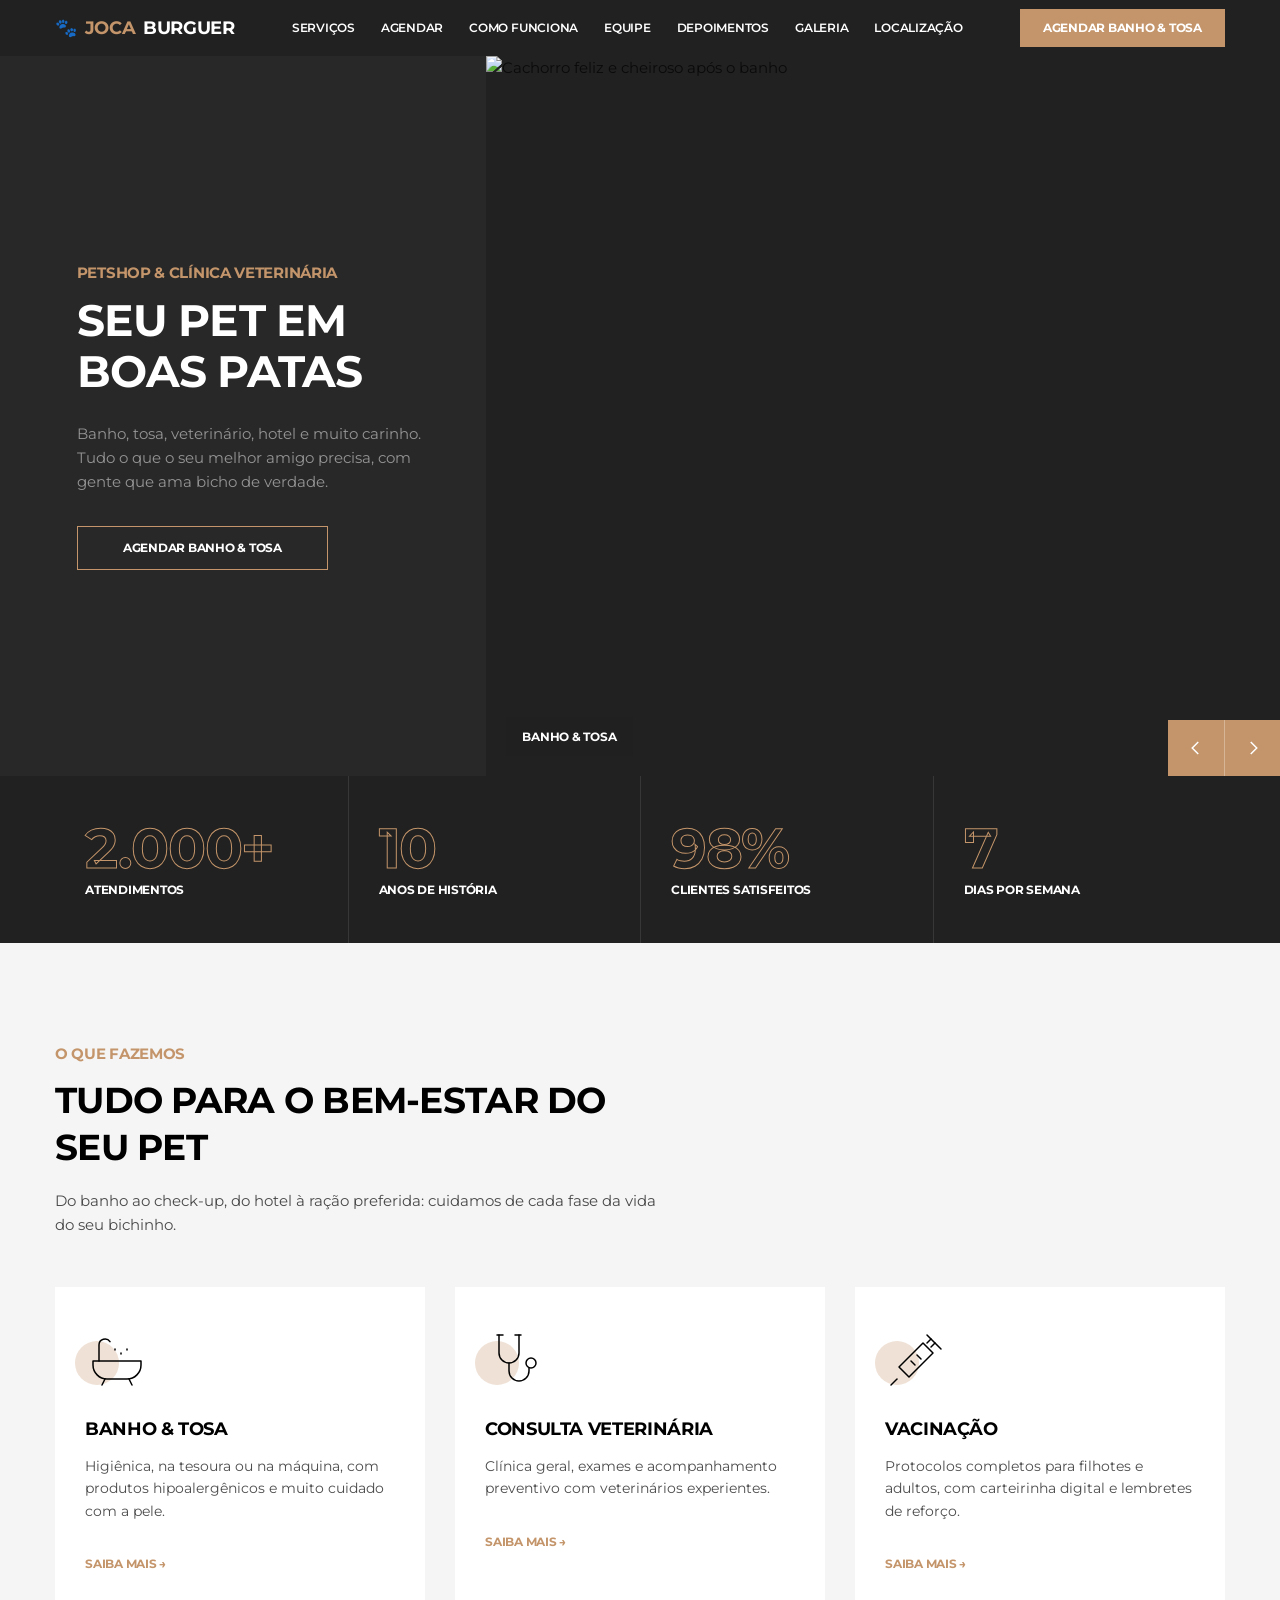
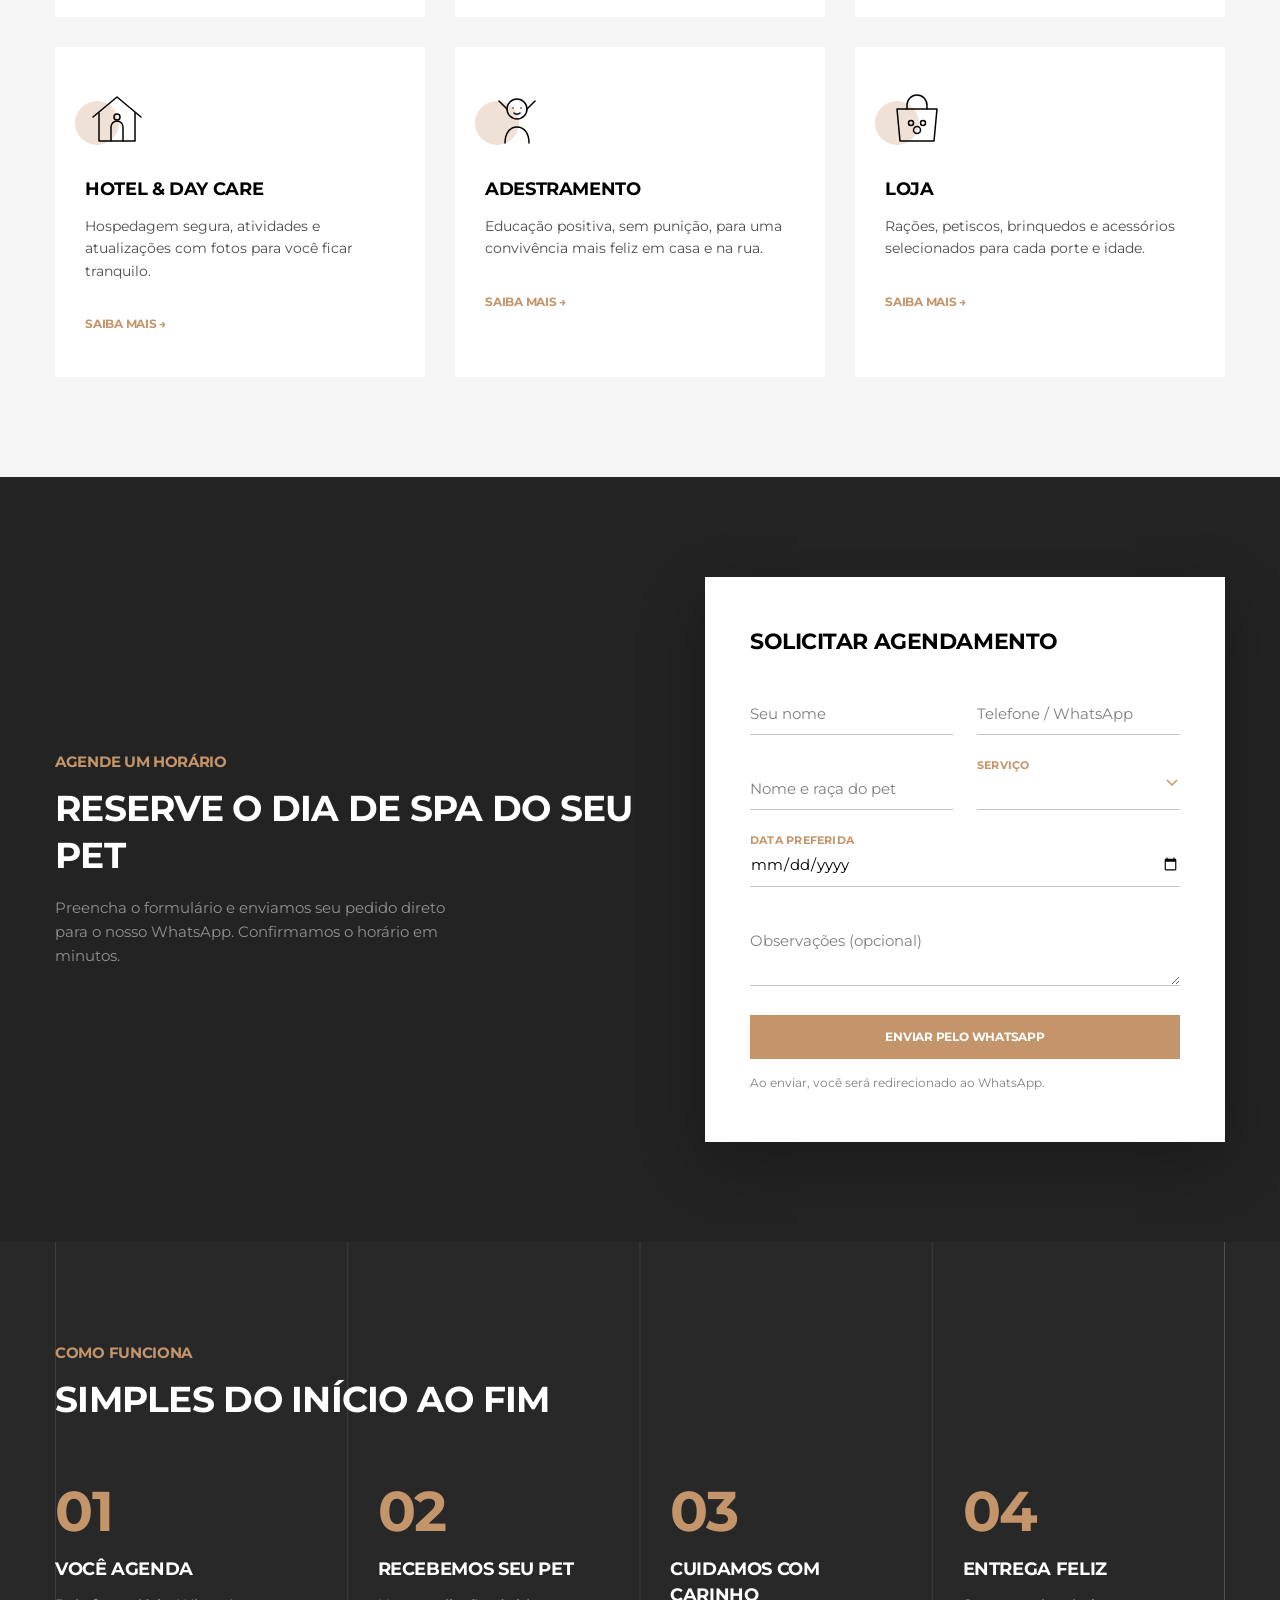
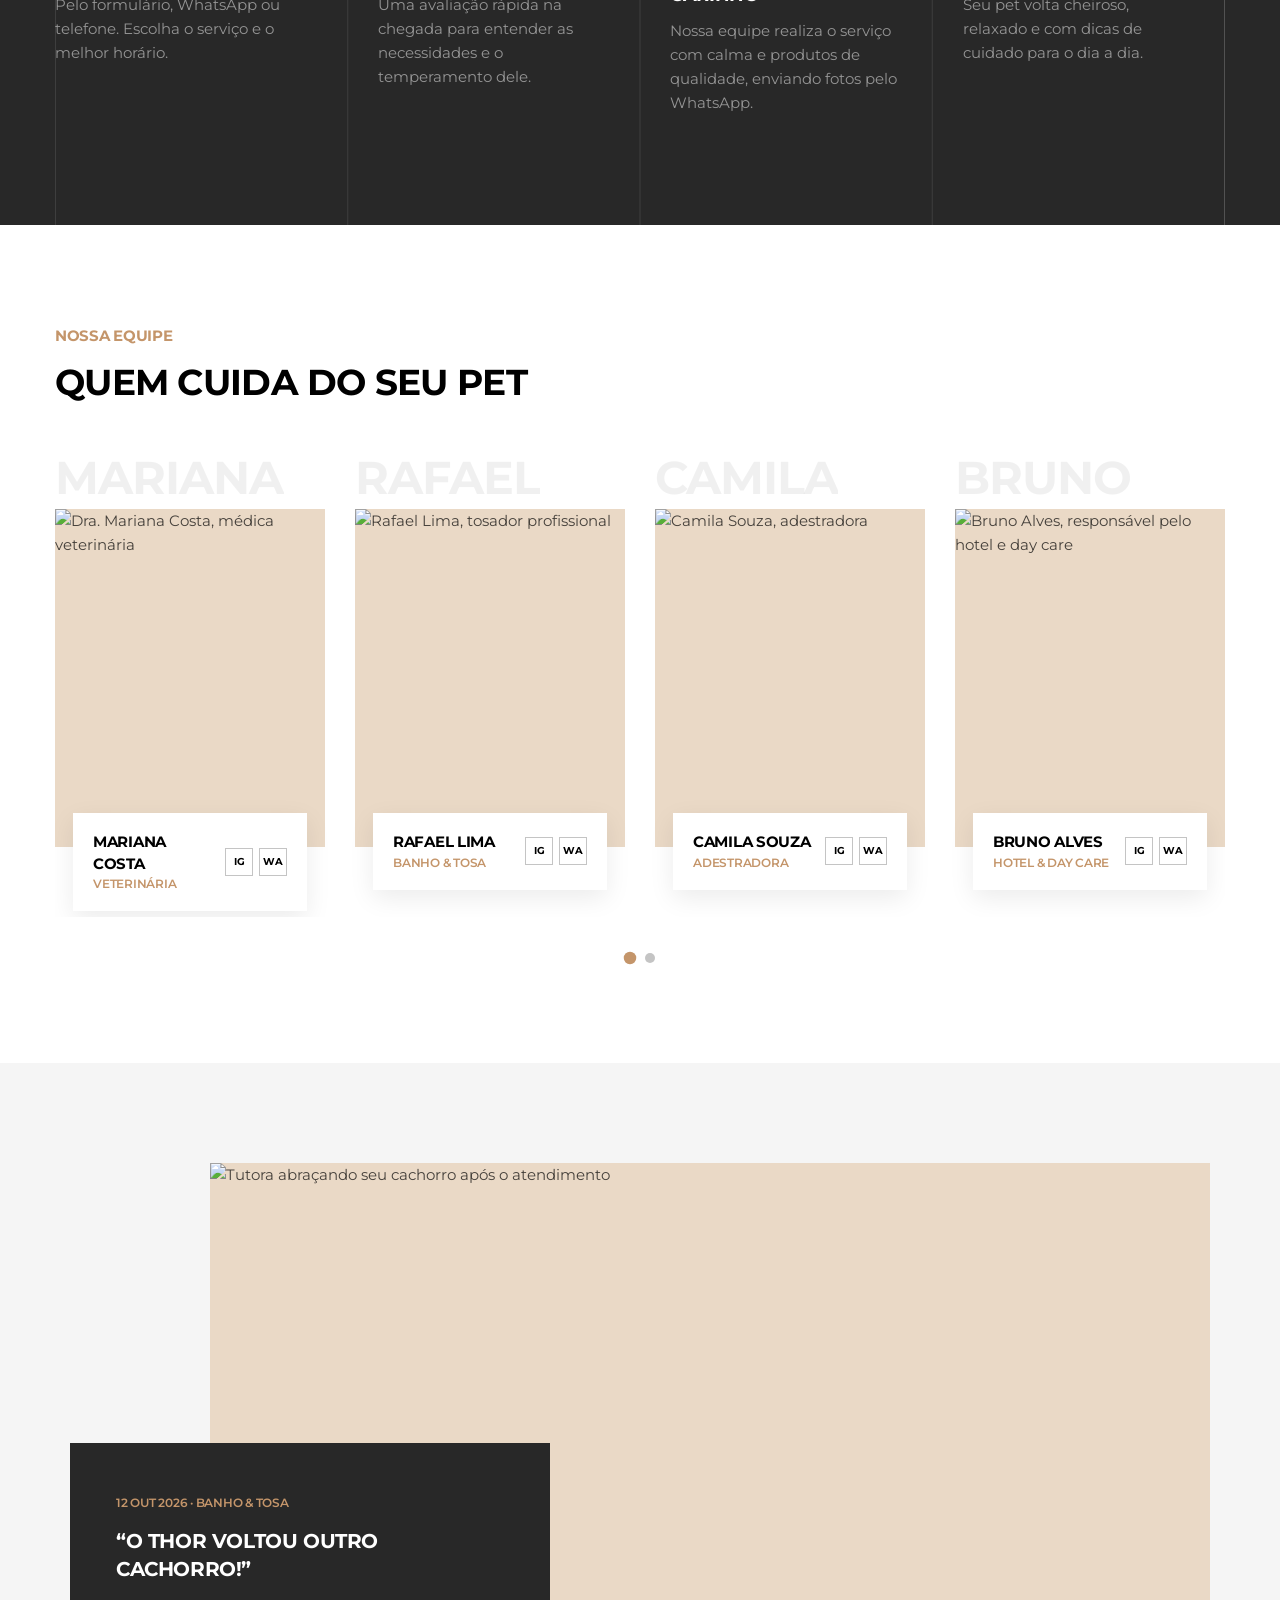
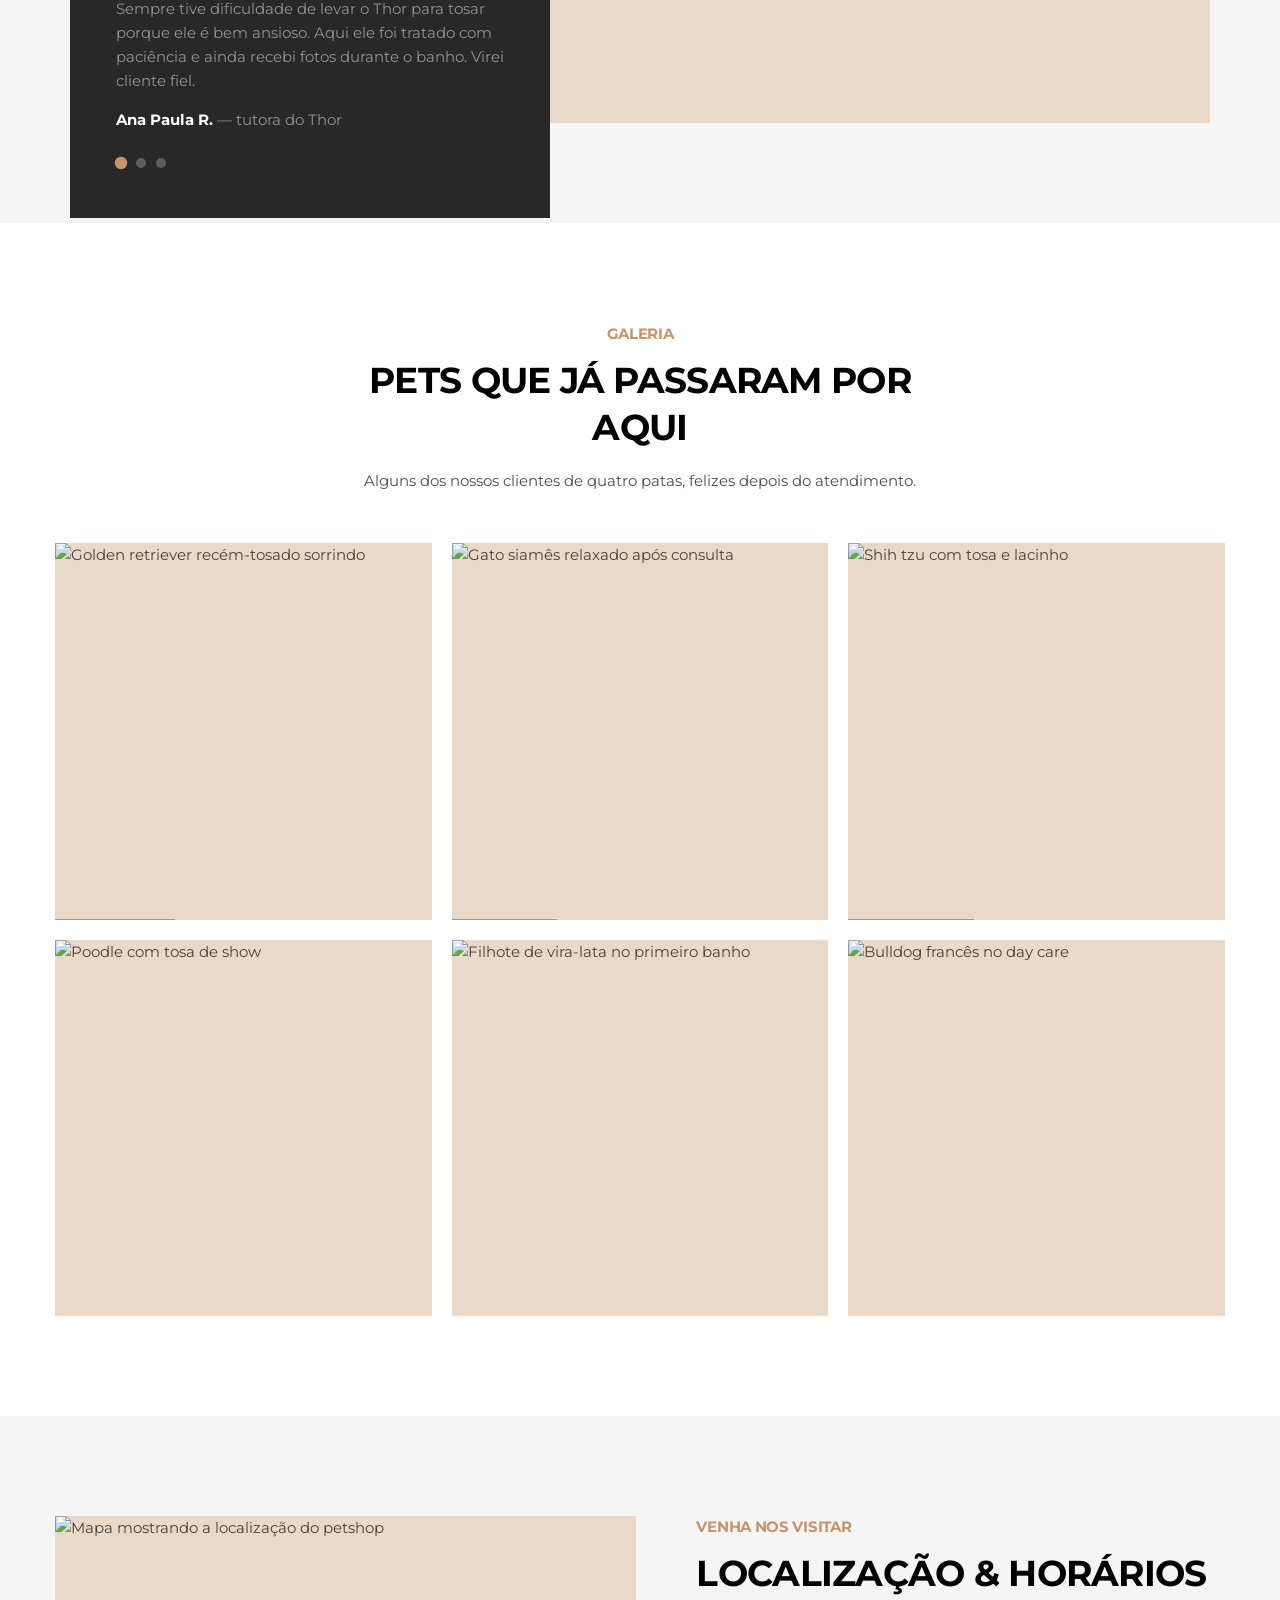
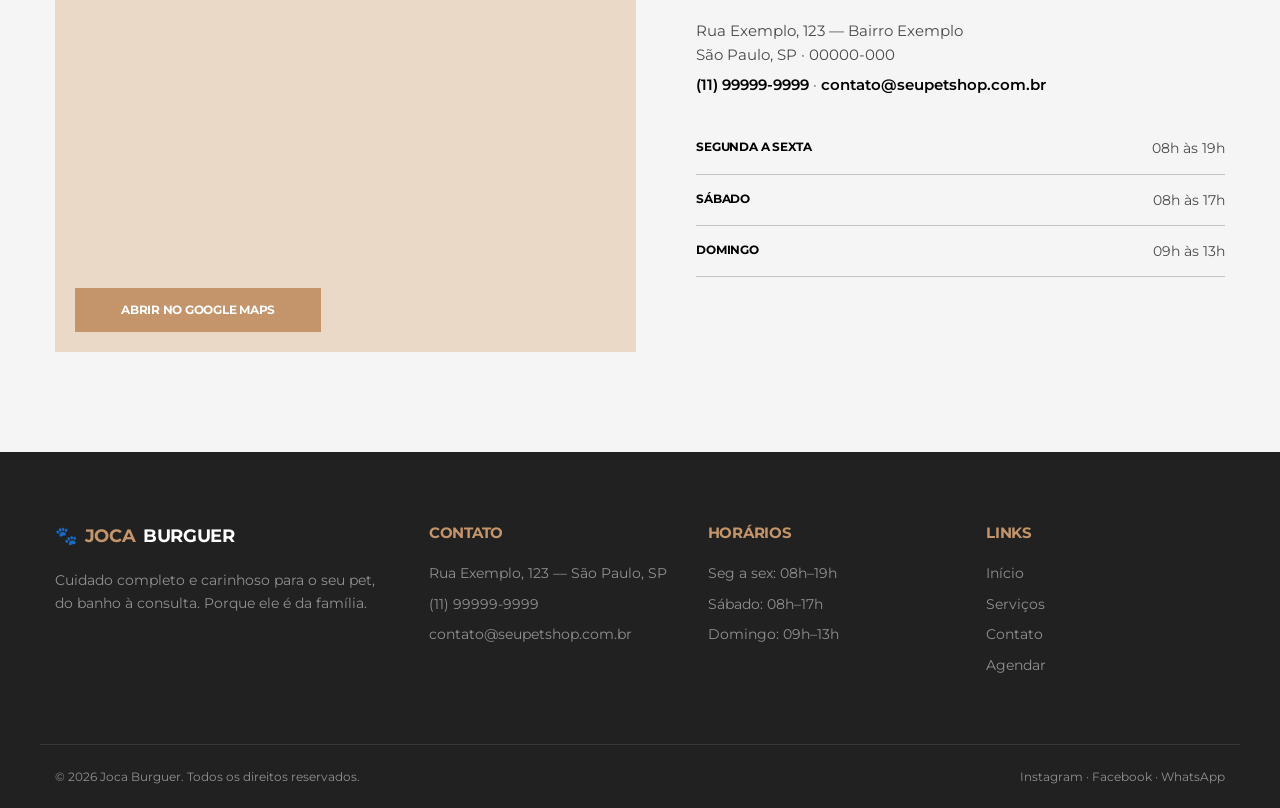
==== index.html @ c2728065 "Site do petshop Joca Burguer (home, serviços e contato) Co-Authored-By: Claude Sonnet 5.5 <noreply@a" ====
<!doctype html>
<html lang="pt-BR">
<head>
<meta charset="utf-8">
<meta name="viewport" content="width=device-width, initial-scale=1">
<title>Joca Burguer — Banho & Tosa, Veterinário e Hotel para Pets</title>
<meta name="description" content="Banho & tosa, consulta veterinária, vacinação, hotel, day care, adestramento e loja. Cuidado completo e carinhoso para o seu pet. Agende pelo WhatsApp.">
<meta name="theme-color" content="#212121">
<link rel="canonical" href="https://www.seupetshop.com.br/">
<meta property="og:type" content="website">
<meta property="og:title" content="Joca Burguer — Cuidado de verdade para o seu pet">
<meta property="og:description" content="Banho & tosa, veterinário, vacinação, hotel e loja num só lugar. Agende pelo WhatsApp.">
<meta property="og:image" content="https://placehold.co/1200x630/282828/C4956A?text=Seu+Petshop">
<meta property="og:url" content="https://www.seupetshop.com.br/">
<meta property="og:locale" content="pt_BR">
<link rel="preconnect" href="https://fonts.googleapis.com">
<link rel="preconnect" href="https://fonts.gstatic.com" crossorigin>
<link rel="stylesheet" href="css/style.css">
<script>document.documentElement.classList.add('js')</script>
<script type="application/ld+json">
{
  "@context": "https://schema.org",
  "@type": "PetStore",
  "name": "Joca Burguer",
  "image": "https://placehold.co/1200x630/282828/C4956A?text=Seu+Petshop",
  "url": "https://www.seupetshop.com.br/",
  "telephone": "+55-11-99999-9999",
  "address": {
    "@type": "PostalAddress",
    "streetAddress": "Rua Exemplo, 123",
    "addressLocality": "São Paulo",
    "addressRegion": "SP",
    "postalCode": "00000-000",
    "addressCountry": "BR"
  },
  "openingHoursSpecification": [
    { "@type": "OpeningHoursSpecification", "dayOfWeek": ["Monday","Tuesday","Wednesday","Thursday","Friday"], "opens": "08:00", "closes": "19:00" },
    { "@type": "OpeningHoursSpecification", "dayOfWeek": "Saturday", "opens": "08:00", "closes": "17:00" },
    { "@type": "OpeningHoursSpecification", "dayOfWeek": "Sunday", "opens": "09:00", "closes": "13:00" }
  ],
  "priceRange": "$$"
}
</script>
</head>
<body id="topo">

<!-- Ícones (sprite) -->
<svg width="0" height="0" style="position:absolute" aria-hidden="true">
  <symbol id="i-bath" viewBox="0 0 64 64"><path d="M8 34h48v4a14 14 0 0 1-14 14H22A14 14 0 0 1 8 38z"/><path d="M14 34V18a6 6 0 0 1 11-3.3"/><path d="M20 52l-3 6M44 52l3 6"/><path d="M30 22v1M36 26v1M42 22v1"/></symbol>
  <symbol id="i-vet" viewBox="0 0 64 64"><path d="M14 8v18a10 10 0 0 0 20 0V8"/><path d="M12 8h6M30 8h6"/><path d="M24 36v8a10 10 0 0 0 20 0v-3"/><circle cx="46" cy="36" r="5"/></symbol>
  <symbol id="i-vax" viewBox="0 0 64 64"><path d="M42 8l14 14"/><path d="M46 12l-4 4M50 16l-4 4"/><path d="M38 16l10 10-24 24-10-10z"/><path d="M12 52l-6 6"/><path d="M26 34l4 4M32 28l4 4"/></symbol>
  <symbol id="i-hotel" viewBox="0 0 64 64"><path d="M8 30L32 10l24 20"/><path d="M14 26v28h36V26"/><path d="M26 54V40a6 6 0 0 1 12 0v14"/><circle cx="32" cy="30" r="3"/></symbol>
  <symbol id="i-train" viewBox="0 0 64 64"><circle cx="32" cy="22" r="10"/><path d="M22 22l-8-8M42 22l8-8"/><path d="M20 56c0-10 5-16 12-16s12 6 12 16"/><path d="M28 21h.01M36 21h.01"/><path d="M29 26c1.5 1.5 4.5 1.5 6 0"/></symbol>
  <symbol id="i-shop" viewBox="0 0 64 64"><path d="M12 22h40l-3 32H15z"/><path d="M22 22v-4a10 10 0 0 1 20 0v4"/><circle cx="26" cy="36" r="2.5"/><circle cx="38" cy="36" r="2.5"/><circle cx="32" cy="43" r="3.5"/></symbol>
  <symbol id="i-prev" viewBox="0 0 24 24"><path d="M15 4l-8 8 8 8" fill="none" stroke="currentColor" stroke-width="2"/></symbol>
  <symbol id="i-next" viewBox="0 0 24 24"><path d="M9 4l8 8-8 8" fill="none" stroke="currentColor" stroke-width="2"/></symbol>
  <symbol id="i-up" viewBox="0 0 24 24"><path d="M4 15l8-8 8 8" fill="none" stroke="currentColor" stroke-width="2"/></symbol>
</svg>

<a class="visually-hidden" href="#conteudo">Pular para o conteúdo</a>

<!-- ============ HEADER ============ -->
<header class="header">
  <div class="container header__in">
    <a class="logo" href="#topo" aria-label="Joca Burguer — início">🐾 <span>JOCA</span> BURGUER</a>
    <nav class="nav" aria-label="Principal">
      <a href="#servicos">Serviços</a>
      <a href="#agendar">Agendar</a>
      <a href="#como-funciona">Como funciona</a>
      <a href="#equipe">Equipe</a>
      <a href="#depoimentos">Depoimentos</a>
      <a href="#galeria">Galeria</a>
      <a href="#localizacao">Localização</a>
    </nav>
    <a class="btn btn--solid btn--sm header__cta" href="https://wa.me/5511999999999?text=Ol%C3%A1!%20Quero%20agendar%20banho%20e%20tosa." target="_blank" rel="noopener">Agendar banho &amp; tosa</a>
    <button class="burger" aria-label="Abrir menu" aria-expanded="false" aria-controls="offcanvas"><span></span><span></span><span></span></button>
  </div>
</header>
<div class="offcanvas" id="offcanvas">
  <a href="#servicos">Serviços</a>
  <a href="#agendar">Agendar</a>
  <a href="#como-funciona">Como funciona</a>
  <a href="#equipe">Equipe</a>
  <a href="#depoimentos">Depoimentos</a>
  <a href="#galeria">Galeria</a>
  <a href="#localizacao">Localização</a>
  <a class="btn btn--solid" href="https://wa.me/5511999999999?text=Ol%C3%A1!%20Quero%20agendar%20banho%20e%20tosa." target="_blank" rel="noopener">Agendar banho &amp; tosa</a>
</div>

<main id="conteudo">

<!-- ============ HERO ============ -->
<section class="hero" id="inicio" aria-label="Apresentação">
  <div class="hero__panel on-dark">
    <h6>Petshop &amp; Clínica Veterinária</h6>
    <h1>Seu pet em<br>boas patas</h1>
    <p>Banho, tosa, veterinário, hotel e muito carinho. Tudo o que o seu melhor amigo precisa, com gente que ama bicho de verdade.</p>
    <a class="btn btn--outline" href="https://wa.me/5511999999999?text=Ol%C3%A1!%20Quero%20agendar%20banho%20e%20tosa." target="_blank" rel="noopener">Agendar banho &amp; tosa</a>
  </div>
  <div class="hero__media" data-slider data-autoplay="6000" role="region" aria-roledescription="carrossel" aria-label="Fotos do petshop">
    <div class="slide is-active"><img data-parallax src="https://placehold.co/1100x800/D9B99B/3b2a1c?text=Cachorro+feliz+no+banho" width="1100" height="800" alt="Cachorro feliz e cheiroso após o banho"><span class="slide__cap">Banho &amp; Tosa</span></div>
    <div class="slide"><img data-parallax src="https://placehold.co/1100x800/C9D4C5/2b3a2a?text=Gato+na+consulta" width="1100" height="800" alt="Gato sendo examinado com carinho pela veterinária" loading="lazy"><span class="slide__cap">Consulta Veterinária</span></div>
    <div class="slide"><img data-parallax src="https://placehold.co/1100x800/E5CDB5/4a3320?text=Pets+no+Day+Care" width="1100" height="800" alt="Cães brincando juntos no day care" loading="lazy"><span class="slide__cap">Hotel &amp; Day Care</span></div>
    <div class="arrows">
      <button class="arrow" data-prev aria-label="Slide anterior"><svg><use href="#i-prev"/></svg></button>
      <button class="arrow" data-next aria-label="Próximo slide"><svg><use href="#i-next"/></svg></button>
    </div>
  </div>
</section>

<!-- ============ DESTAQUES ============ -->
<section class="stats" aria-label="Números do petshop">
  <div class="container stats__grid">
    <div class="stat"><strong>2.000+</strong><span>Atendimentos</span></div>
    <div class="stat"><strong>10</strong><span>Anos de história</span></div>
    <div class="stat"><strong>98%</strong><span>Clientes satisfeitos</span></div>
    <div class="stat"><strong>7</strong><span>Dias por semana</span></div>
  </div>
</section>

<!-- ============ SERVIÇOS ============ -->
<section class="section section--gray" id="servicos">
  <div class="container">
    <div class="sec-head reveal">
      <h6>O que fazemos</h6>
      <h2>Tudo para o bem-estar do seu pet</h2>
      <p>Do banho ao check-up, do hotel à ração preferida: cuidamos de cada fase da vida do seu bichinho.</p>
    </div>
    <div class="cards">
      <article class="card reveal"><div class="icon"><svg aria-hidden="true"><use href="#i-bath"/></svg></div><h5>Banho &amp; Tosa</h5><p>Higiênica, na tesoura ou na máquina, com produtos hipoalergênicos e muito cuidado com a pele.</p><a class="card__link" href="servicos.html#banho-tosa">Saiba mais →</a></article>
      <article class="card reveal" data-delay="1"><div class="icon"><svg aria-hidden="true"><use href="#i-vet"/></svg></div><h5>Consulta Veterinária</h5><p>Clínica geral, exames e acompanhamento preventivo com veterinários experientes.</p><a class="card__link" href="servicos.html#veterinario">Saiba mais →</a></article>
      <article class="card reveal" data-delay="2"><div class="icon"><svg aria-hidden="true"><use href="#i-vax"/></svg></div><h5>Vacinação</h5><p>Protocolos completos para filhotes e adultos, com carteirinha digital e lembretes de reforço.</p><a class="card__link" href="servicos.html#vacinacao">Saiba mais →</a></article>
      <article class="card reveal"><div class="icon"><svg aria-hidden="true"><use href="#i-hotel"/></svg></div><h5>Hotel &amp; Day Care</h5><p>Hospedagem segura, atividades e atualizações com fotos para você ficar tranquilo.</p><a class="card__link" href="servicos.html#hotel">Saiba mais →</a></article>
      <article class="card reveal" data-delay="1"><div class="icon"><svg aria-hidden="true"><use href="#i-train"/></svg></div><h5>Adestramento</h5><p>Educação positiva, sem punição, para uma convivência mais feliz em casa e na rua.</p><a class="card__link" href="servicos.html#adestramento">Saiba mais →</a></article>
      <article class="card reveal" data-delay="2"><div class="icon"><svg aria-hidden="true"><use href="#i-shop"/></svg></div><h5>Loja</h5><p>Rações, petiscos, brinquedos e acessórios selecionados para cada porte e idade.</p><a class="card__link" href="servicos.html#loja">Saiba mais →</a></article>
    </div>
  </div>
</section>

<!-- ============ AGENDAR ============ -->
<section class="booking" id="agendar" style="background-image:url('https://placehold.co/1600x900/4a3a2c/4a3a2c')">
  <div class="container booking__in">
    <div class="booking__text on-dark reveal">
      <h6>Agende um horário</h6>
      <h2>Reserve o dia de spa do seu pet</h2>
      <p>Preencha o formulário e enviamos seu pedido direto para o nosso WhatsApp. Confirmamos o horário em minutos.</p>
    </div>
    <div class="form-card reveal" data-delay="1">
      <h3>Solicitar agendamento</h3>
      <form data-whatsapp="5511999999999" novalidate>
        <div class="form-row">
          <div class="field"><input id="nome" name="nome" type="text" placeholder=" " autocomplete="name" required><label for="nome">Seu nome</label><span class="field__err">Informe seu nome.</span></div>
          <div class="field"><input id="tel" name="tel" type="tel" placeholder=" " autocomplete="tel" required><label for="tel">Telefone / WhatsApp</label><span class="field__err">Informe um telefone válido.</span></div>
        </div>
        <div class="form-row">
          <div class="field"><input id="pet" name="pet" type="text" placeholder=" " required><label for="pet">Nome e raça do pet</label><span class="field__err">Conte-nos sobre seu pet.</span></div>
          <div class="field"><select id="servico" name="servico" required><option value="" disabled selected hidden></option><option>Banho &amp; Tosa</option><option>Consulta Veterinária</option><option>Vacinação</option><option>Hotel / Day Care</option><option>Adestramento</option><option>Loja</option></select><label for="servico">Serviço</label><span class="field__err">Escolha um serviço.</span></div>
        </div>
        <div class="field"><input id="data" name="data" type="date" required><label for="data">Data preferida</label><span class="field__err">Escolha uma data.</span></div>
        <div class="field"><textarea id="msg" name="msg" rows="2" placeholder=" "></textarea><label for="msg">Observações (opcional)</label></div>
        <button class="btn btn--solid" type="submit">Enviar pelo WhatsApp</button>
        <p class="form-ok" role="status" aria-live="polite">Pronto! Abrimos o WhatsApp com seu pedido. Se não abriu, verifique o bloqueador de pop-ups.</p>
        <p class="form-note">Ao enviar, você será redirecionado ao WhatsApp.</p>
      </form>
    </div>
  </div>
</section>

<!-- ============ COMO FUNCIONA ============ -->
<section class="section section--dark hairlines on-dark" id="como-funciona">
  <div class="container">
    <div class="sec-head reveal">
      <h6>Como funciona</h6>
      <h2>Simples do início ao fim</h2>
    </div>
    <div class="steps">
      <div class="step reveal"><span class="step__n">01</span><h5>Você agenda</h5><p>Pelo formulário, WhatsApp ou telefone. Escolha o serviço e o melhor horário.</p></div>
      <div class="step reveal" data-delay="1"><span class="step__n">02</span><h5>Recebemos seu pet</h5><p>Uma avaliação rápida na chegada para entender as necessidades e o temperamento dele.</p></div>
      <div class="step reveal" data-delay="2"><span class="step__n">03</span><h5>Cuidamos com carinho</h5><p>Nossa equipe realiza o serviço com calma e produtos de qualidade, enviando fotos pelo WhatsApp.</p></div>
      <div class="step reveal" data-delay="3"><span class="step__n">04</span><h5>Entrega feliz</h5><p>Seu pet volta cheiroso, relaxado e com dicas de cuidado para o dia a dia.</p></div>
    </div>
  </div>
</section>

<!-- ============ EQUIPE ============ -->
<section class="section" id="equipe">
  <div class="container">
    <div class="sec-head reveal">
      <h6>Nossa equipe</h6>
      <h2>Quem cuida do seu pet</h2>
    </div>
    <div class="track" data-track tabindex="0" aria-label="Equipe (deslize para ver mais)">
      <article class="member"><span class="member__ghost" aria-hidden="true">Mariana</span><div class="member__photo"><img src="https://placehold.co/480x600/EAD9C6/6b4a2f?text=Mariana" width="480" height="600" alt="Dra. Mariana Costa, médica veterinária" loading="lazy"></div><div class="member__bar"><div><h5>Mariana Costa</h5><small>Veterinária</small></div><div class="social"><a href="#" aria-label="Instagram de Mariana">IG</a><a href="#" aria-label="WhatsApp de Mariana">WA</a></div></div></article>
      <article class="member"><span class="member__ghost" aria-hidden="true">Rafael</span><div class="member__photo"><img src="https://placehold.co/480x600/D6E0D2/3b4a38?text=Rafael" width="480" height="600" alt="Rafael Lima, tosador profissional" loading="lazy"></div><div class="member__bar"><div><h5>Rafael Lima</h5><small>Banho &amp; Tosa</small></div><div class="social"><a href="#" aria-label="Instagram de Rafael">IG</a><a href="#" aria-label="WhatsApp de Rafael">WA</a></div></div></article>
      <article class="member"><span class="member__ghost" aria-hidden="true">Camila</span><div class="member__photo"><img src="https://placehold.co/480x600/F0DDD0/6b3f2a?text=Camila" width="480" height="600" alt="Camila Souza, adestradora" loading="lazy"></div><div class="member__bar"><div><h5>Camila Souza</h5><small>Adestradora</small></div><div class="social"><a href="#" aria-label="Instagram de Camila">IG</a><a href="#" aria-label="WhatsApp de Camila">WA</a></div></div></article>
      <article class="member"><span class="member__ghost" aria-hidden="true">Bruno</span><div class="member__photo"><img src="https://placehold.co/480x600/DCD6E6/4a3f5c?text=Bruno" width="480" height="600" alt="Bruno Alves, responsável pelo hotel e day care" loading="lazy"></div><div class="member__bar"><div><h5>Bruno Alves</h5><small>Hotel &amp; Day Care</small></div><div class="social"><a href="#" aria-label="Instagram de Bruno">IG</a><a href="#" aria-label="WhatsApp de Bruno">WA</a></div></div></article>
      <article class="member"><span class="member__ghost" aria-hidden="true">Julia</span><div class="member__photo"><img src="https://placehold.co/480x600/E8D5C0/5c4630?text=Julia" width="480" height="600" alt="Julia Ramos, atendimento e loja" loading="lazy"></div><div class="member__bar"><div><h5>Julia Ramos</h5><small>Atendimento</small></div><div class="social"><a href="#" aria-label="Instagram de Julia">IG</a><a href="#" aria-label="WhatsApp de Julia">WA</a></div></div></article>
    </div>
    <div class="dots" data-dots role="group" aria-label="Navegação da equipe"></div>
  </div>
</section>

<!-- ============ DEPOIMENTOS ============ -->
<section class="testi section--gray" id="depoimentos" style="background:var(--c-gray-100);padding-top:var(--section-py)">
  <div class="testi__wrap" data-quotes>
    <div class="testi__img"><img src="https://placehold.co/1100x700/E5CDB5/4a3320?text=Tutor+e+cachorro+felizes" width="1100" height="700" alt="Tutora abraçando seu cachorro após o atendimento" loading="lazy"></div>
    <div class="testi__card reveal" role="region" aria-roledescription="carrossel" aria-label="Depoimentos de clientes">
      <div class="quote is-active"><div class="testi__meta">12 Out 2026 · Banho &amp; Tosa</div><h4>“O Thor voltou outro cachorro!”</h4><p>Sempre tive dificuldade de levar o Thor para tosar porque ele é bem ansioso. Aqui ele foi tratado com paciência e ainda recebi fotos durante o banho. Virei cliente fiel.</p><p><strong style="color:#fff">Ana Paula R.</strong> — tutora do Thor</p></div>
      <div class="quote"><div class="testi__meta">28 Set 2026 · Veterinário</div><h4>“Atendimento que acalma”</h4><p>A Dra. Mariana explicou tudo com calma e o gatinho nem estressou na consulta. Já agendei as vacinas do ano inteiro.</p><p><strong style="color:#fff">Carlos M.</strong> — tutor da Mia</p></div>
      <div class="quote"><div class="testi__meta">05 Set 2026 · Hotel</div><h4>“Viajei tranquila”</h4><p>Deixei a Luna por 10 dias e recebi foto e vídeo todo dia. Ela voltou feliz e querendo voltar para o hotel!</p><p><strong style="color:#fff">Fernanda S.</strong> — tutora da Luna</p></div>
      <div class="testi__ctrl"><div class="dots" data-qdots role="group" aria-label="Escolher depoimento"></div></div>
    </div>
  </div>
</section>

<!-- ============ GALERIA ============ -->
<section class="section" id="galeria">
  <div class="container">
    <div class="sec-head sec-head--center reveal">
      <h6>Galeria</h6>
      <h2>Pets que já passaram por aqui</h2>
      <p>Alguns dos nossos clientes de quatro patas, felizes depois do atendimento.</p>
    </div>
    <div class="gallery">
      <figure class="reveal"><img src="https://placehold.co/600x600/D9B99B/3b2a1c?text=Golden" width="600" height="600" alt="Golden retriever recém-tosado sorrindo" loading="lazy"><figcaption>Thor · Golden</figcaption></figure>
      <figure class="reveal" data-delay="1"><img src="https://placehold.co/600x600/C9D4C5/2b3a2a?text=Gato" width="600" height="600" alt="Gato siamês relaxado após consulta" loading="lazy"><figcaption>Mia · Siamês</figcaption></figure>
      <figure class="reveal" data-delay="2"><img src="https://placehold.co/600x600/E5CDB5/4a3320?text=Shih+Tzu" width="600" height="600" alt="Shih tzu com tosa e lacinho" loading="lazy"><figcaption>Luna · Shih Tzu</figcaption></figure>
      <figure class="reveal"><img src="https://placehold.co/600x600/DCD6E6/4a3f5c?text=Poodle" width="600" height="600" alt="Poodle com tosa de show" loading="lazy"><figcaption>Bob · Poodle</figcaption></figure>
      <figure class="reveal" data-delay="1"><img src="https://placehold.co/600x600/F0DDD0/6b3f2a?text=Filhote" width="600" height="600" alt="Filhote de vira-lata no primeiro banho" loading="lazy"><figcaption>Caramelo · Filhote</figcaption></figure>
      <figure class="reveal" data-delay="2"><img src="https://placehold.co/600x600/D6E0D2/3b4a38?text=Bulldog" width="600" height="600" alt="Bulldog francês no day care" loading="lazy"><figcaption>Zeca · Bulldog</figcaption></figure>
    </div>
  </div>
</section>

<!-- ============ LOCALIZAÇÃO ============ -->
<section class="section section--gray" id="localizacao">
  <div class="container loc">
    <div class="loc__map reveal"><img src="https://placehold.co/800x600/E8D5C0/6b4a2f?text=Mapa+da+localiza%C3%A7%C3%A3o" width="800" height="600" alt="Mapa mostrando a localização do petshop" loading="lazy"><a class="btn btn--solid" href="https://maps.google.com/?q=Rua+Exemplo+123+Sao+Paulo" target="_blank" rel="noopener">Abrir no Google Maps</a></div>
    <div class="reveal" data-delay="1">
      <h6>Venha nos visitar</h6>
      <h2>Localização &amp; horários</h2>
      <div class="loc__data" style="margin-top:22px">
        <p>Rua Exemplo, 123 — Bairro Exemplo<br>São Paulo, SP · 00000-000</p>
        <p><a href="tel:+5511999999999">(11) 99999-9999</a> · <a href="mailto:contato@seupetshop.com.br">contato@seupetshop.com.br</a></p>
      </div>
      <ul class="info-list">
        <li><strong>Segunda a sexta</strong><span>08h às 19h</span></li>
        <li><strong>Sábado</strong><span>08h às 17h</span></li>
        <li><strong>Domingo</strong><span>09h às 13h</span></li>
      </ul>
    </div>
  </div>
</section>

</main>

<!-- ============ FOOTER ============ -->
<footer class="footer">
  <div class="container footer__grid">
    <div><a class="logo" href="#topo">🐾 <span>JOCA</span> BURGUER</a><p>Cuidado completo e carinhoso para o seu pet, do banho à consulta. Porque ele é da família.</p></div>
    <div><h6>Contato</h6><ul><li>Rua Exemplo, 123 — São Paulo, SP</li><li><a href="tel:+5511999999999">(11) 99999-9999</a></li><li><a href="mailto:contato@seupetshop.com.br">contato@seupetshop.com.br</a></li></ul></div>
    <div><h6>Horários</h6><ul><li>Seg a sex: 08h–19h</li><li>Sábado: 08h–17h</li><li>Domingo: 09h–13h</li></ul></div>
    <div><h6>Links</h6><ul><li><a href="index.html">Início</a></li><li><a href="servicos.html">Serviços</a></li><li><a href="contato.html">Contato</a></li><li><a href="#agendar">Agendar</a></li></ul></div>
  </div>
  <div class="container footer__bottom"><span>© <span data-year>2026</span> Joca Burguer. Todos os direitos reservados.</span><span><a href="#" aria-label="Instagram">Instagram</a> · <a href="#" aria-label="Facebook">Facebook</a> · <a href="https://wa.me/5511999999999" target="_blank" rel="noopener">WhatsApp</a></span></div>
</footer>

<a class="totop" href="#topo" aria-label="Voltar ao topo"><svg><use href="#i-up"/></svg></a>

<script src="js/main.js" defer></script>
</body>
</html>
---- css/style.css ----
/* =========================================================
   Joca Burguer — style.css
   Etapa 1: variáveis, reset e tipografia
   Design system baseado no template Spectrum
   ========================================================= */

@import url("https://fonts.googleapis.com/css2?family=Montserrat:wght@400;600;700&display=swap");

/* ---------- Variáveis ---------- */
:root {
  --c-accent:    #C4956A;               /* dourado/caramelo — acento principal */
  --c-ink:       #000000;               /* títulos em fundo claro */
  --c-dark:      #282828;               /* seções escuras */
  --c-dark-2:    #212121;               /* footer / header */
  --c-gray-100:  #F5F5F5;               /* seções claras alternadas */
  --c-gray-300:  #C4C4C4;               /* bordas, divisores */
  --c-white:     #FFFFFF;
  --c-body:      rgba(0, 0, 0, .7);     /* texto em fundo claro */
  --c-body-dark: rgba(255, 255, 255, .5);/* texto em fundo escuro */
  --c-alert:     #F5543F;               /* erros de formulário */
  --c-hairline:  rgba(255, 255, 255, .1);/* linhas verticais decorativas */

  --font: "Montserrat", -apple-system, "Segoe UI", Roboto, Arial, sans-serif;

  --container: 1170px;
  --gutter: 30px;
  --section-py: 60px;                   /* mobile; 100px a partir de 768px */
  --tracking: -0.02em;
  --ease: all .25s ease;
}

@media (min-width: 768px) {
  :root { --section-py: 100px; }
}

/* ---------- Reset ---------- */
*, *::before, *::after { box-sizing: border-box; }

html {
  -webkit-text-size-adjust: 100%;
  scroll-behavior: smooth;
}

@media (prefers-reduced-motion: reduce) {
  html { scroll-behavior: auto; }
  *, *::before, *::after {
    animation-duration: .01ms !important;
    transition-duration: .01ms !important;
  }
}

body, h1, h2, h3, h4, h5, h6, p, figure, blockquote, ul, ol, dl, dd {
  margin: 0;
}

ul, ol { padding: 0; list-style: none; }

img, picture, video, svg { display: block; max-width: 100%; height: auto; }

button, input, select, textarea { font: inherit; color: inherit; border-radius: 0; }
button { cursor: pointer; background: none; border: 0; padding: 0; }

a { color: inherit; text-decoration: none; transition: var(--ease); }

/* Foco visível (acessibilidade) */
:focus-visible {
  outline: 2px solid var(--c-accent);
  outline-offset: 3px;
}

/* ---------- Base ---------- */
body {
  font-family: var(--font);
  font-size: 15px;
  font-weight: 400;
  line-height: 1.6;
  color: var(--c-body);
  background: var(--c-white);
  -webkit-font-smoothing: antialiased;
}

p { margin-bottom: 1em; }
p:last-child { margin-bottom: 0; }

strong, b { font-weight: 700; }

/* ---------- Tipografia ---------- */
h1, h2, h3, h4, h5, h6 {
  font-family: var(--font);
  font-weight: 700;
  text-transform: uppercase;
  letter-spacing: var(--tracking);
  color: var(--c-ink);
}

h1 { font-size: 32px; line-height: 1.17; }
h2 { font-size: 28px; line-height: 1.3; }
h3 { font-size: 22px; line-height: 1.4; }
h4 { font-size: 20px; line-height: 1.4; }
h5 { font-size: 18px; line-height: 1.44; }

/* H6 = kicker/eyebrow: sempre dourado, acima de H2/H3 */
h6 {
  font-size: 15px;
  line-height: 1.47;
  color: var(--c-accent);
  margin-bottom: 12px;
}

@media (min-width: 768px) {
  h1 { font-size: 50px; }
  h2 { font-size: 36px; }
  h3 { font-size: 28px; }
}

/* Títulos sobre fundo escuro */
.on-dark, .on-dark h1, .on-dark h2, .on-dark h3,
.on-dark h4, .on-dark h5 { color: var(--c-white); }
.on-dark { color: var(--c-body-dark); }
.on-dark h6 { color: var(--c-accent); }

/* ---------- Utilitários base ---------- */
.container {
  width: 100%;
  max-width: calc(var(--container) + 30px);
  margin-inline: auto;
  padding-inline: 15px;
}

.section { padding-block: var(--section-py); }
.section--gray { background: var(--c-gray-100); }
.section--dark { background: var(--c-dark); }

.visually-hidden {
  position: absolute; width: 1px; height: 1px; margin: -1px; padding: 0;
  overflow: hidden; clip: rect(0 0 0 0); white-space: nowrap; border: 0;
}

/* =========================================================
   Etapa 2: componentes
   ========================================================= */

/* ---------- Botões ---------- */
.btn {
  display: inline-block; padding: 15px 45px;
  font: 700 12px/1 var(--font); text-transform: uppercase; letter-spacing: var(--tracking);
  border-radius: 0; transition: var(--ease); text-align: center;
}
.btn--outline { background: transparent; color: #fff; border: 1px solid var(--c-accent); }
.btn--outline:hover { background: var(--c-accent); color: #fff; }
.btn--solid { background: var(--c-accent); color: #fff; border: 1px solid var(--c-accent); }
.btn--solid:hover { background: transparent; color: var(--c-accent); }
.btn--sm { padding: 12px 22px; }

/* ---------- Header ---------- */
.header {
  position: fixed; inset: 0 0 auto 0; z-index: 100; height: 56px;
  background: var(--c-dark-2); color: #fff;
}
.header__in { height: 100%; display: flex; align-items: center; justify-content: space-between; gap: 20px; }
.logo {
  font-weight: 700; font-size: 18px; text-transform: uppercase; letter-spacing: var(--tracking);
  color: #fff; display: flex; align-items: center; gap: 8px;
}
.logo span { color: var(--c-accent); }
.nav { display: none; }
.nav a {
  font-size: 12px; font-weight: 600; text-transform: uppercase; letter-spacing: var(--tracking);
  color: #fff; padding: 8px 0;
}
.nav a:hover, .nav a[aria-current="page"] { color: var(--c-accent); }
.header__cta { display: none; }
.burger { width: 40px; height: 40px; display: grid; place-content: center; gap: 5px; }
.burger span { display: block; width: 22px; height: 2px; background: #fff; transition: var(--ease); }
.burger[aria-expanded="true"] span:nth-child(1) { transform: translateY(7px) rotate(45deg); }
.burger[aria-expanded="true"] span:nth-child(2) { opacity: 0; }
.burger[aria-expanded="true"] span:nth-child(3) { transform: translateY(-7px) rotate(-45deg); }

/* off-canvas mobile */
.offcanvas {
  position: fixed; top: 56px; right: 0; bottom: 0; width: min(320px, 85vw); z-index: 99;
  background: var(--c-dark-2); padding: 30px; display: flex; flex-direction: column; gap: 6px;
  transform: translateX(100%); visibility: hidden; transition: transform .3s ease, visibility .3s;
}
.offcanvas.is-open { transform: none; visibility: visible; }
.offcanvas a:not(.btn) {
  color: #fff; font-size: 14px; font-weight: 600; text-transform: uppercase;
  letter-spacing: var(--tracking); padding: 14px 0; border-bottom: 1px solid var(--c-hairline);
}
.offcanvas a:not(.btn):hover { color: var(--c-accent); }
.offcanvas .btn { margin-top: 20px; }

@media (min-width: 992px) {
  .nav { display: flex; gap: 26px; }
  .header__cta { display: inline-block; }
  .burger, .offcanvas { display: none; }
}

main { padding-top: 56px; }

/* ---------- Linhas verticais decorativas ---------- */
.hairlines { position: relative; isolation: isolate; }
.hairlines::before {
  content: ""; position: absolute; inset: 0; z-index: -1; pointer-events: none;
  width: min(var(--container), 100% - 30px); margin-inline: auto;
  background: linear-gradient(to right, var(--c-hairline) 1px, transparent 1px) 0 0 / 25% 100%;
  border-right: 1px solid var(--c-hairline);
}
@media (max-width: 767px) {
  .hairlines::before { background-size: 50% 100%; }
}

/* ---------- Hero ---------- */
.hero { display: grid; background: var(--c-dark); }
.hero__panel { padding: 60px 15px 50px; display: flex; flex-direction: column; justify-content: center; align-items: flex-start; gap: 0; position: relative; z-index: 2; }
.hero__panel h1 { color: #fff; margin-bottom: 24px; }
.hero__panel p { max-width: 380px; margin-bottom: 32px; }
.hero__media { position: relative; min-height: 320px; overflow: hidden; background: var(--c-dark-2); }
.slide { position: absolute; inset: 0; opacity: 0; transition: opacity .8s ease; }
.slide.is-active { opacity: 1; }
.slide img { width: 100%; height: 118%; object-fit: cover; will-change: transform; }
.slide__cap {
  position: absolute; left: 20px; bottom: 20px; color: #fff; font-size: 12px; font-weight: 700;
  text-transform: uppercase; letter-spacing: var(--tracking); background: rgba(33,33,33,.8); padding: 10px 16px;
}
.arrows { position: absolute; right: 0; bottom: 0; display: flex; z-index: 3; }
.arrow {
  width: 56px; height: 56px; background: var(--c-accent); color: #fff; display: grid; place-content: center;
  transition: var(--ease);
}
.arrow + .arrow { border-left: 1px solid rgba(255,255,255,.3); }
.arrow:hover { background: var(--c-dark-2); }
.arrow svg { width: 18px; height: 18px; }
@media (min-width: 992px) {
  .hero { grid-template-columns: 38% 1fr; min-height: min(720px, calc(100vh - 56px)); }
  .hero__panel { padding: 60px 40px 60px clamp(30px, 6vw, 90px); }
  .hero__panel h1 { font-size: clamp(36px, 3.4vw, 46px); }
  .hero__media { min-height: 0; }
}

/* ---------- Faixa de destaque ---------- */
.stats { background: var(--c-dark-2); }
.stats__grid { display: grid; grid-template-columns: repeat(2, 1fr); }
.stat { padding: 34px 15px; border-left: 1px solid var(--c-hairline); display: flex; flex-direction: column; gap: 4px; }
.stat:nth-child(odd) { border-left: 0; }
.stat strong {
  font-size: 44px; line-height: 1; font-weight: 700; letter-spacing: var(--tracking);
  color: transparent; -webkit-text-stroke: 1px var(--c-accent);
}
.stat span { color: #fff; font-size: 12px; font-weight: 700; text-transform: uppercase; letter-spacing: var(--tracking); }
@media (min-width: 768px) {
  .stats__grid { grid-template-columns: repeat(4, 1fr); }
  .stat { padding: 44px 30px; border-left: 1px solid var(--c-hairline); }
  .stat:nth-child(odd) { border-left: 1px solid var(--c-hairline); }
  .stat:first-child { border-left: 0; }
  .stat strong { font-size: 56px; }
}

/* ---------- Cabeçalho de seção ---------- */
.sec-head { max-width: 620px; margin-bottom: 50px; }
.sec-head p { margin-top: 18px; }
.sec-head--center { margin-inline: auto; text-align: center; }

/* ---------- Serviços ---------- */
.cards { display: grid; gap: 30px; grid-template-columns: 1fr; }
@media (min-width: 768px) { .cards { grid-template-columns: repeat(2, 1fr); } }
@media (min-width: 992px) { .cards { grid-template-columns: repeat(3, 1fr); } }
.card { background: #fff; padding: 40px 30px; transition: var(--ease); border-bottom: 2px solid transparent; }
.card:hover { box-shadow: 0 10px 30px rgba(0,0,0,.08); border-bottom-color: var(--c-accent); transform: translateY(-3px); }
.icon { position: relative; width: 64px; height: 64px; margin-bottom: 26px; color: var(--c-ink); }
.icon::before {
  content: ""; position: absolute; width: 44px; height: 44px; border-radius: 50%;
  background: rgba(196,149,106,.28); left: -10px; top: 14px;
}
.icon svg { position: relative; width: 64px; height: 64px; fill: none; stroke: currentColor; stroke-width: 1.5; stroke-linecap: round; stroke-linejoin: round; }
.card h5 { margin-bottom: 12px; }
.card p { font-size: 14px; }
.card__link { display: inline-block; margin-top: 18px; font-size: 12px; font-weight: 700; text-transform: uppercase; letter-spacing: var(--tracking); color: var(--c-accent); }
.card__link:hover { color: var(--c-ink); }

/* ---------- Formulário ---------- */
.booking {
  position: relative; background: var(--c-dark) center / cover no-repeat;
  padding-block: var(--section-py); isolation: isolate;
}
.booking::before { content: ""; position: absolute; inset: 0; background: rgba(33,33,33,.68); z-index: -1; }
.booking__in { display: grid; gap: 40px; align-items: center; }
.booking__text p { max-width: 420px; margin-top: 18px; }
.form-card { background: #fff; padding: 40px 30px; box-shadow: 0 20px 60px rgba(0,0,0,.25); }
.form-card h3 { margin-bottom: 24px; font-size: 22px; }
@media (min-width: 992px) {
  .booking__in { grid-template-columns: 1fr 520px; }
  .form-card { padding: 50px 45px; }
}
.field { position: relative; margin-bottom: 22px; }
.field input, .field select, .field textarea {
  width: 100%; background: transparent; border: 0; border-bottom: 1px solid var(--c-gray-300);
  padding: 20px 0 8px; font-size: 15px; color: var(--c-ink); outline: 0; transition: border-color .25s;
  -webkit-appearance: none; appearance: none;
}
.field textarea { resize: vertical; min-height: 70px; }
.field label {
  position: absolute; left: 0; top: 20px; font-size: 15px; color: rgba(0,0,0,.5);
  pointer-events: none; transition: all .2s ease; transform-origin: left top;
}
.field input:focus, .field select:focus, .field textarea:focus { border-bottom-color: var(--c-accent); }
.field input:focus + label, .field input:not(:placeholder-shown) + label,
.field textarea:focus + label, .field textarea:not(:placeholder-shown) + label,
.field select + label, .field input[type="date"] + label {
  top: 0; font-size: 11px; font-weight: 700; text-transform: uppercase; letter-spacing: .02em; color: var(--c-accent);
}
.field select { cursor: pointer; background: url("data:image/svg+xml,%3Csvg xmlns='http://www.w3.org/2000/svg' width='12' height='8'%3E%3Cpath d='M1 1l5 5 5-5' fill='none' stroke='%23C4956A' stroke-width='1.5'/%3E%3C/svg%3E") right 2px center no-repeat; }
.field.has-error input, .field.has-error select { border-bottom-color: var(--c-alert); }
.field__err { display: none; color: var(--c-alert); font-size: 12px; margin-top: 4px; }
.field.has-error .field__err { display: block; }
.form-row { display: grid; gap: 0 24px; }
@media (min-width: 576px) { .form-row { grid-template-columns: 1fr 1fr; } }
.form-note { font-size: 12px; margin-top: 14px; color: rgba(0,0,0,.5); }
.form-ok { display: none; margin-top: 16px; padding: 14px 16px; background: var(--c-gray-100); border-left: 3px solid var(--c-accent); font-size: 14px; color: var(--c-ink); }
.form-ok.is-shown { display: block; }
.form-card .btn { width: 100%; cursor: pointer; }

/* ---------- Como funciona ---------- */
.steps { display: grid; gap: 0; }
.step { padding: 30px 0; border-top: 1px solid var(--c-hairline); }
.step__n { font-size: 56px; line-height: 1; font-weight: 700; letter-spacing: var(--tracking); color: var(--c-accent); display: block; margin-bottom: 18px; }
.step h5 { color: #fff; margin-bottom: 10px; }
@media (min-width: 768px) {
  .steps { grid-template-columns: repeat(4, 1fr); }
  .step { padding: 10px 30px 10px 30px; border-top: 0; }
  .step:first-child { padding-left: 0; }
}

/* ---------- Equipe ---------- */
.team__top { display: flex; justify-content: space-between; align-items: flex-end; gap: 20px; flex-wrap: wrap; }
.team__top .sec-head { margin-bottom: 40px; }
.track { display: flex; gap: 30px; overflow-x: auto; scroll-snap-type: x mandatory; scrollbar-width: none; padding-bottom: 6px; }
.track::-webkit-scrollbar { display: none; }
.member { position: relative; flex: 0 0 85%; scroll-snap-align: start; padding-top: 44px; }
@media (min-width: 576px) { .member { flex-basis: calc(50% - 15px); } }
@media (min-width: 992px) { .member { flex-basis: calc(25% - 22.5px); } }
.member__ghost {
  position: absolute; top: 0; left: 0; max-width: 100%; overflow: hidden; font-size: 46px; line-height: 1; font-weight: 700;
  text-transform: uppercase; letter-spacing: var(--tracking); color: rgba(0,0,0,.06); white-space: nowrap; user-select: none; z-index: 0;
}
.member__photo { position: relative; z-index: 1; margin-top: 10px; background: #EAD9C6; aspect-ratio: 4/5; overflow: hidden; }
.member__photo img { width: 100%; height: 100%; object-fit: cover; transition: transform .5s ease; }
.member:hover .member__photo img { transform: scale(1.04); }
.member__bar { position: relative; z-index: 1; background: #fff; margin: -34px 18px 0; padding: 18px 20px; box-shadow: 0 8px 24px rgba(0,0,0,.08); display: flex; justify-content: space-between; align-items: center; gap: 10px; }
.member__bar h5 { font-size: 15px; }
.member__bar small { display: block; color: var(--c-accent); font-size: 12px; font-weight: 600; text-transform: uppercase; letter-spacing: var(--tracking); }
.social { display: flex; gap: 6px; }
.social a { width: 28px; height: 28px; display: grid; place-content: center; border: 1px solid var(--c-gray-300); font-size: 10px; font-weight: 700; color: var(--c-ink); }
.social a:hover { background: var(--c-accent); border-color: var(--c-accent); color: #fff; }
.dots { display: flex; gap: 10px; justify-content: center; margin-top: 36px; }
.dot { width: 10px; height: 10px; border-radius: 50%; background: var(--c-gray-300); transition: var(--ease); padding: 0; }
.dot.is-active { background: var(--c-accent); transform: scale(1.25); }

/* ---------- Depoimentos ---------- */
.testi { position: relative; padding-bottom: var(--section-py); }
.testi__img { height: 340px; background: #EAD9C6; overflow: hidden; }
.testi__img img { width: 100%; height: 100%; object-fit: cover; }
.testi__card { position: relative; background: var(--c-dark); color: var(--c-body-dark); margin: -60px 15px 0; padding: 36px 28px; z-index: 2; }
.testi__meta { font-size: 12px; font-weight: 600; text-transform: uppercase; letter-spacing: var(--tracking); color: var(--c-accent); margin-bottom: 14px; }
.testi__card h4 { color: #fff; margin-bottom: 14px; font-size: 20px; }
.quote { display: none; }
.quote.is-active { display: block; animation: fadeIn .6s ease; }
@keyframes fadeIn { from { opacity: 0; } to { opacity: 1; } }
.testi__ctrl { display: flex; align-items: center; gap: 18px; margin-top: 26px; }
.testi__ctrl .dots { margin: 0; }
.testi__ctrl .dot { background: rgba(255,255,255,.25); }
.testi__ctrl .dot.is-active { background: var(--c-accent); }
@media (min-width: 992px) {
  .testi { padding-top: 0; }
  .testi__wrap { position: relative; max-width: var(--container); margin-inline: auto; padding-inline: 15px; }
  .testi__img { height: 560px; margin-left: 140px; }
  .testi__card { position: absolute; left: 15px; top: 50%; transform: translateY(-50%); width: 480px; margin: 0; padding: 50px 46px; }
}

/* ---------- Galeria ---------- */
.gallery { display: grid; gap: 14px; grid-template-columns: repeat(2, 1fr); }
@media (min-width: 768px) { .gallery { grid-template-columns: repeat(3, 1fr); gap: 20px; } }
.gallery figure { position: relative; overflow: hidden; background: #EAD9C6; aspect-ratio: 1; }
.gallery img { width: 100%; height: 100%; object-fit: cover; transition: transform .5s ease; }
.gallery figure:hover img { transform: scale(1.06); }
.gallery figcaption {
  position: absolute; left: 0; bottom: 0; background: rgba(33,33,33,.85); color: #fff; padding: 10px 16px;
  font-size: 11px; font-weight: 700; text-transform: uppercase; letter-spacing: var(--tracking);
  transform: translateY(100%); transition: transform .3s ease;
}
.gallery figure:hover figcaption, .gallery figure:focus-within figcaption { transform: none; }

/* ---------- Localização ---------- */
.loc { display: grid; gap: 40px; }
@media (min-width: 992px) { .loc { grid-template-columns: 1.1fr 1fr; align-items: stretch; gap: 60px; } }
.loc__map { position: relative; min-height: 320px; background: #EAD9C6; }
.loc__map img { width: 100%; height: 100%; object-fit: cover; }
.loc__map .btn { position: absolute; left: 20px; bottom: 20px; }
.info-list li { padding: 14px 0; border-bottom: 1px solid var(--c-gray-300); display: flex; justify-content: space-between; gap: 20px; font-size: 14px; }
.info-list li strong { color: var(--c-ink); text-transform: uppercase; font-size: 12px; letter-spacing: var(--tracking); }
.loc__data { margin-bottom: 26px; }
.loc__data p { margin-bottom: 6px; }
.loc__data a { color: var(--c-ink); font-weight: 600; }
.loc__data a:hover { color: var(--c-accent); }

/* ---------- Footer ---------- */
.footer { background: var(--c-dark-2); color: var(--c-body-dark); padding-top: 70px; font-size: 14px; }
.footer__grid { display: grid; gap: 40px; padding-bottom: 60px; }
@media (min-width: 768px) { .footer__grid { grid-template-columns: repeat(2, 1fr); } }
@media (min-width: 992px) { .footer__grid { grid-template-columns: 1.4fr 1fr 1fr 1fr; } }
.footer h6 { margin-bottom: 18px; }
.footer a:hover { color: var(--c-accent); }
.footer li { margin-bottom: 8px; }
.footer__bottom { border-top: 1px solid var(--c-hairline); padding-block: 22px; display: flex; flex-wrap: wrap; gap: 12px; justify-content: space-between; font-size: 12px; }
.footer .logo { margin-bottom: 18px; }

/* ---------- Voltar ao topo ---------- */
.totop {
  position: fixed; right: 20px; bottom: 20px; width: 46px; height: 46px; z-index: 90;
  background: var(--c-accent); color: #fff; display: grid; place-content: center;
  opacity: 0; visibility: hidden; transform: translateY(10px); transition: var(--ease);
}
.totop.is-shown { opacity: 1; visibility: visible; transform: none; }
.totop:hover { background: var(--c-dark-2); }
.totop svg { width: 16px; height: 16px; }

/* ---------- Páginas internas ---------- */
.page-hero { background: var(--c-dark); padding: 70px 0 60px; }
.page-hero h1 { color: #fff; }
.page-hero p { margin-top: 16px; max-width: 520px; }
.svc-row { display: grid; gap: 30px; padding-block: 50px; border-bottom: 1px solid var(--c-gray-300); align-items: center; }
.svc-row:last-child { border-bottom: 0; }
.svc-row img { width: 100%; aspect-ratio: 4/3; object-fit: cover; background: #EAD9C6; }
.svc-row ul { margin-block: 16px 22px; }
.svc-row li { padding-left: 20px; position: relative; font-size: 14px; margin-bottom: 6px; }
.svc-row li::before { content: ""; position: absolute; left: 0; top: .6em; width: 8px; height: 1px; background: var(--c-accent); }
.price { font-size: 12px; font-weight: 700; text-transform: uppercase; letter-spacing: var(--tracking); color: var(--c-accent); margin-bottom: 18px; display: block; }
@media (min-width: 768px) {
  .svc-row { grid-template-columns: 1fr 1fr; gap: 60px; }
  .svc-row:nth-child(even) img { order: 2; }
}
.cta-band { background: var(--c-dark-2); padding: 60px 0; text-align: center; }
.cta-band h3 { color: #fff; margin-bottom: 24px; }
.contact-grid { display: grid; gap: 50px; }
@media (min-width: 992px) { .contact-grid { grid-template-columns: 1fr 1fr; gap: 80px; } }
.contact-grid .form-card { box-shadow: 0 10px 40px rgba(0,0,0,.1); }

/* ---------- Scroll reveal ---------- */
.js .reveal { opacity: 0; transform: translateY(24px); transition: opacity .7s ease, transform .7s ease; }
.js .reveal.is-visible { opacity: 1; transform: none; }
.js .reveal[data-delay="1"] { transition-delay: .1s; }
.js .reveal[data-delay="2"] { transition-delay: .2s; }
.js .reveal[data-delay="3"] { transition-delay: .3s; }
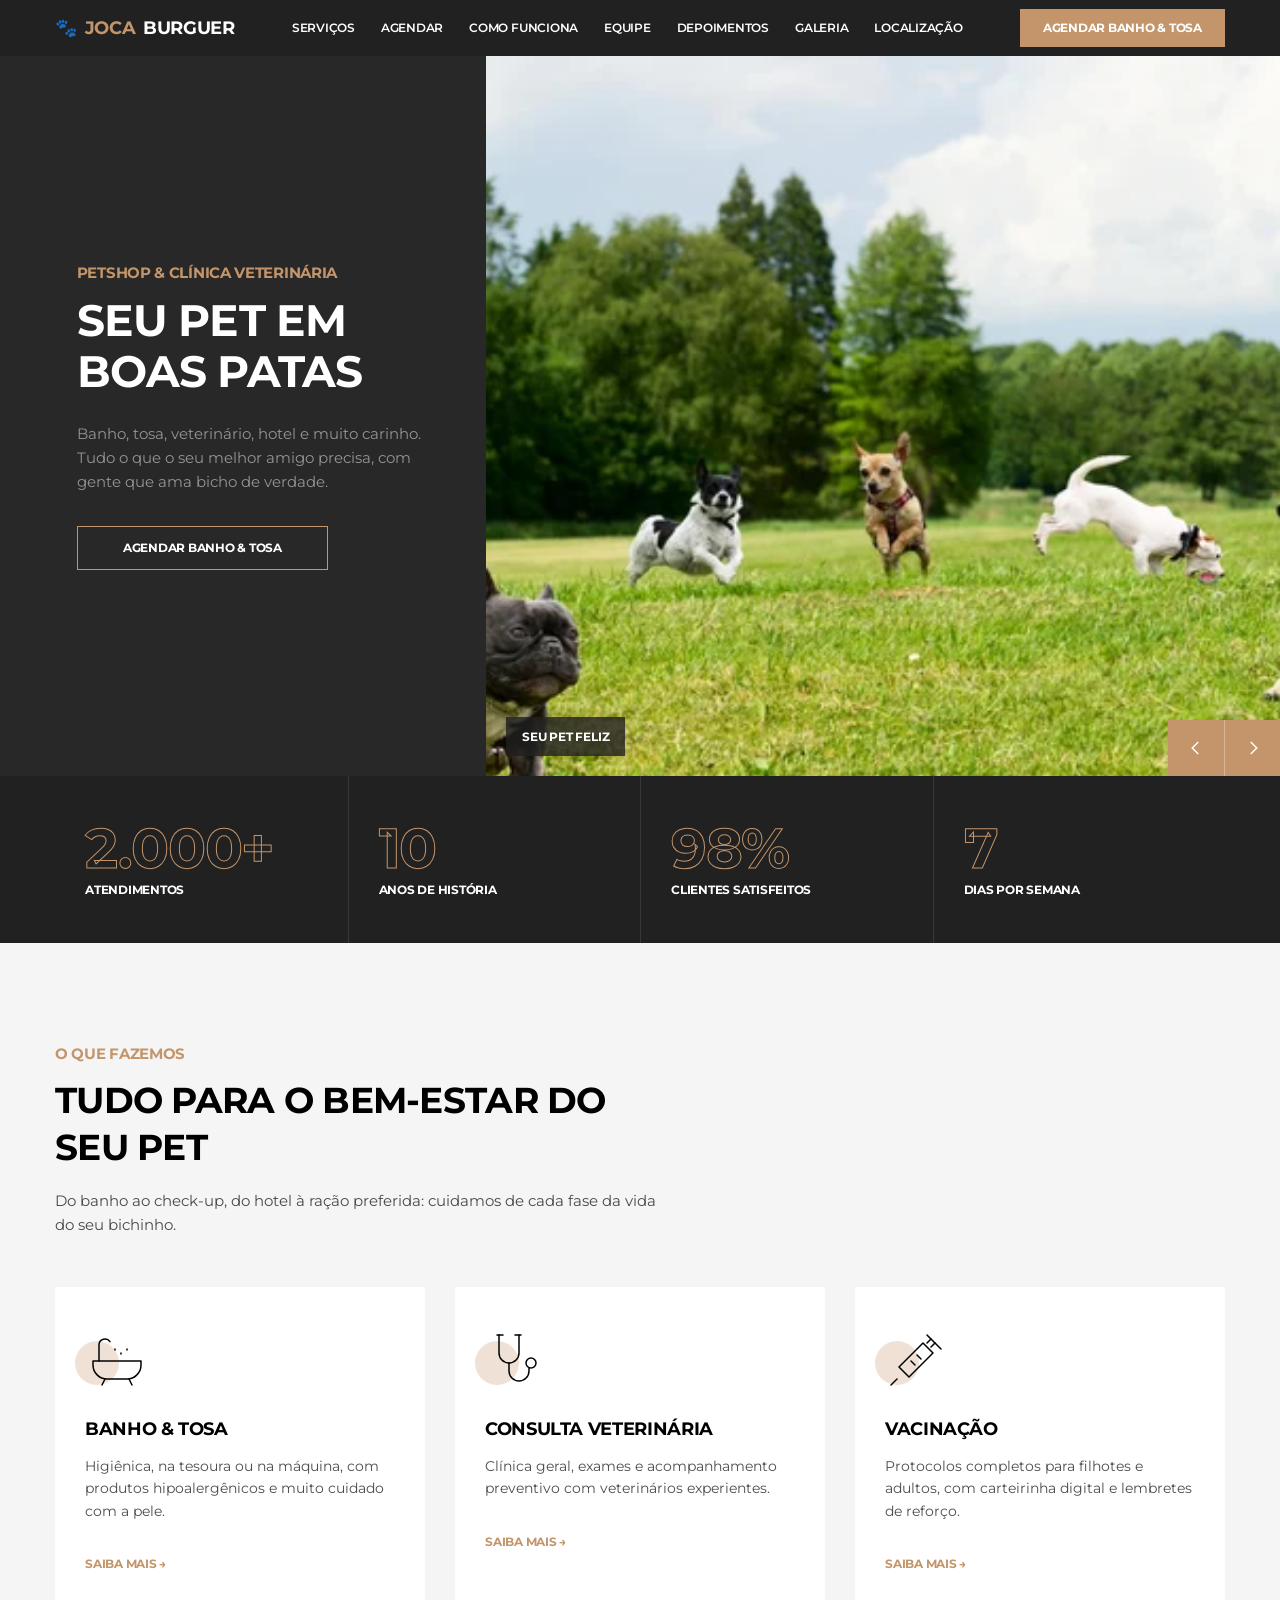
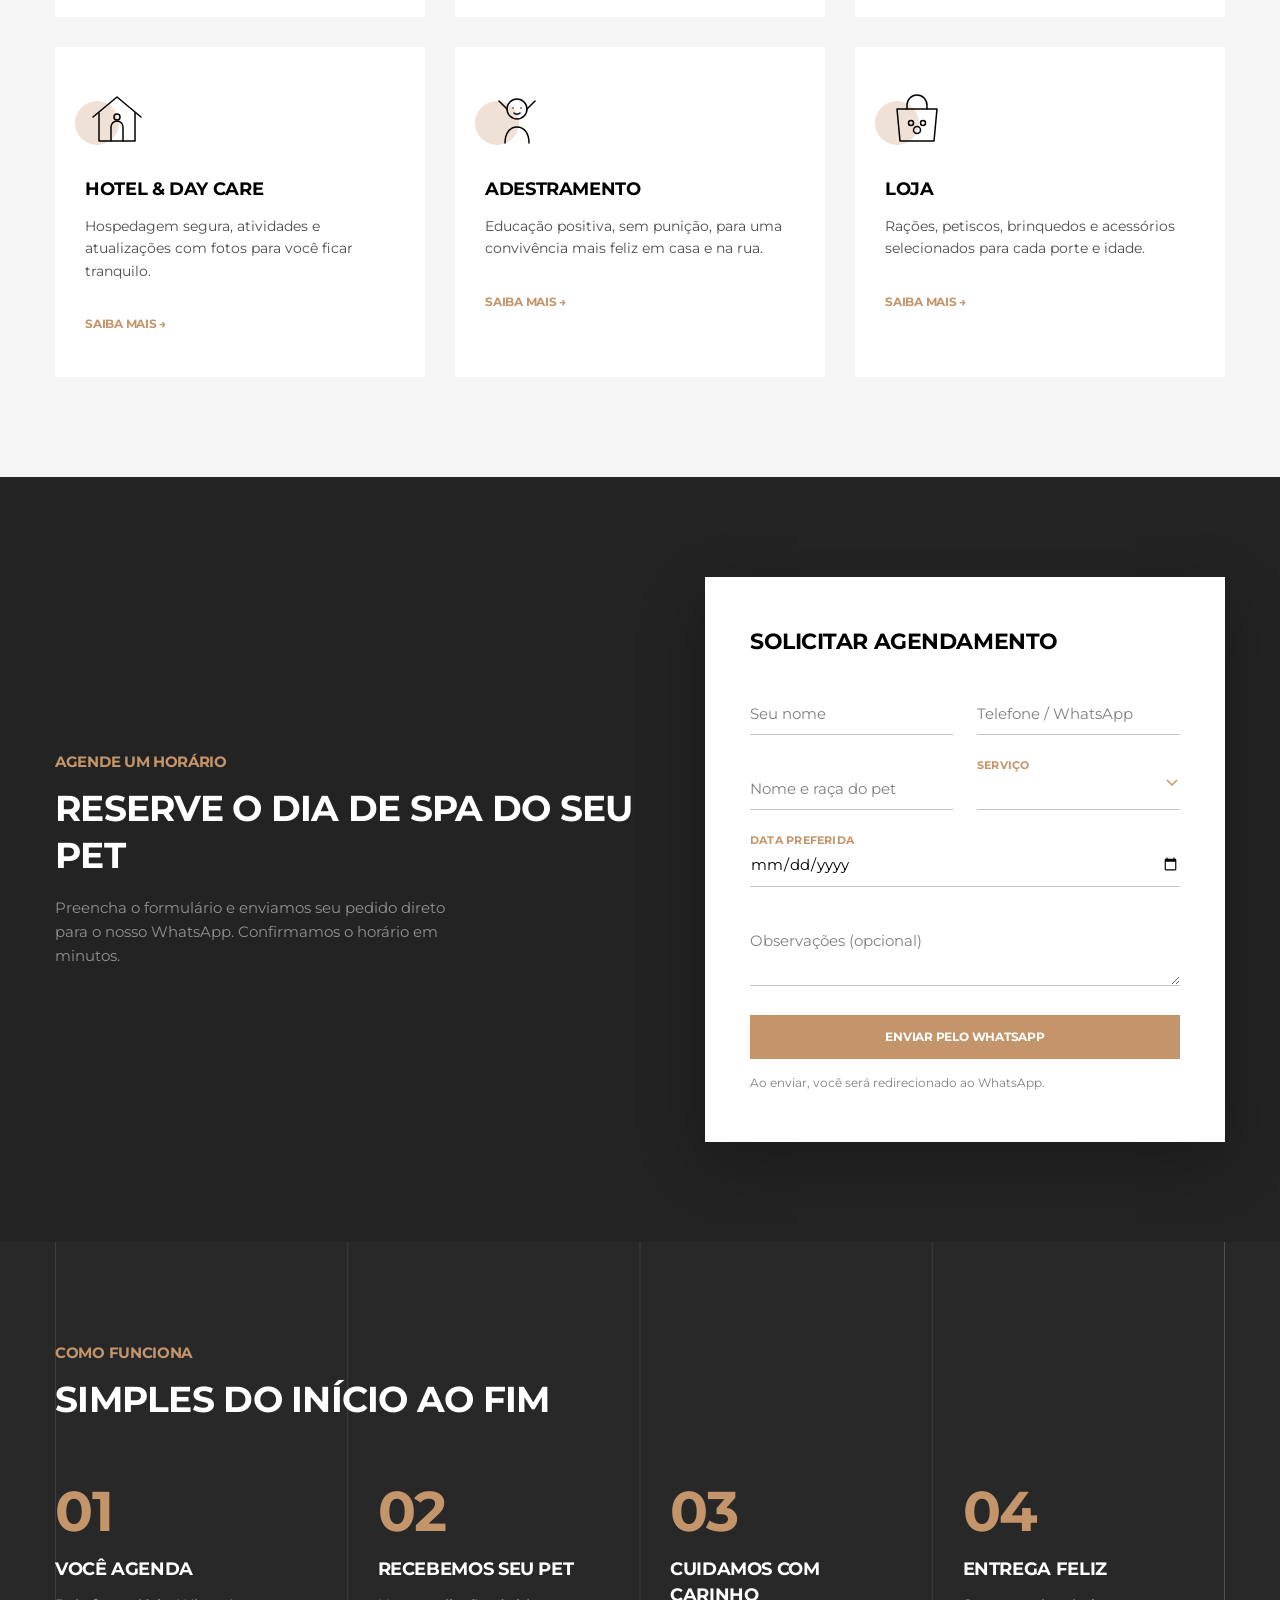
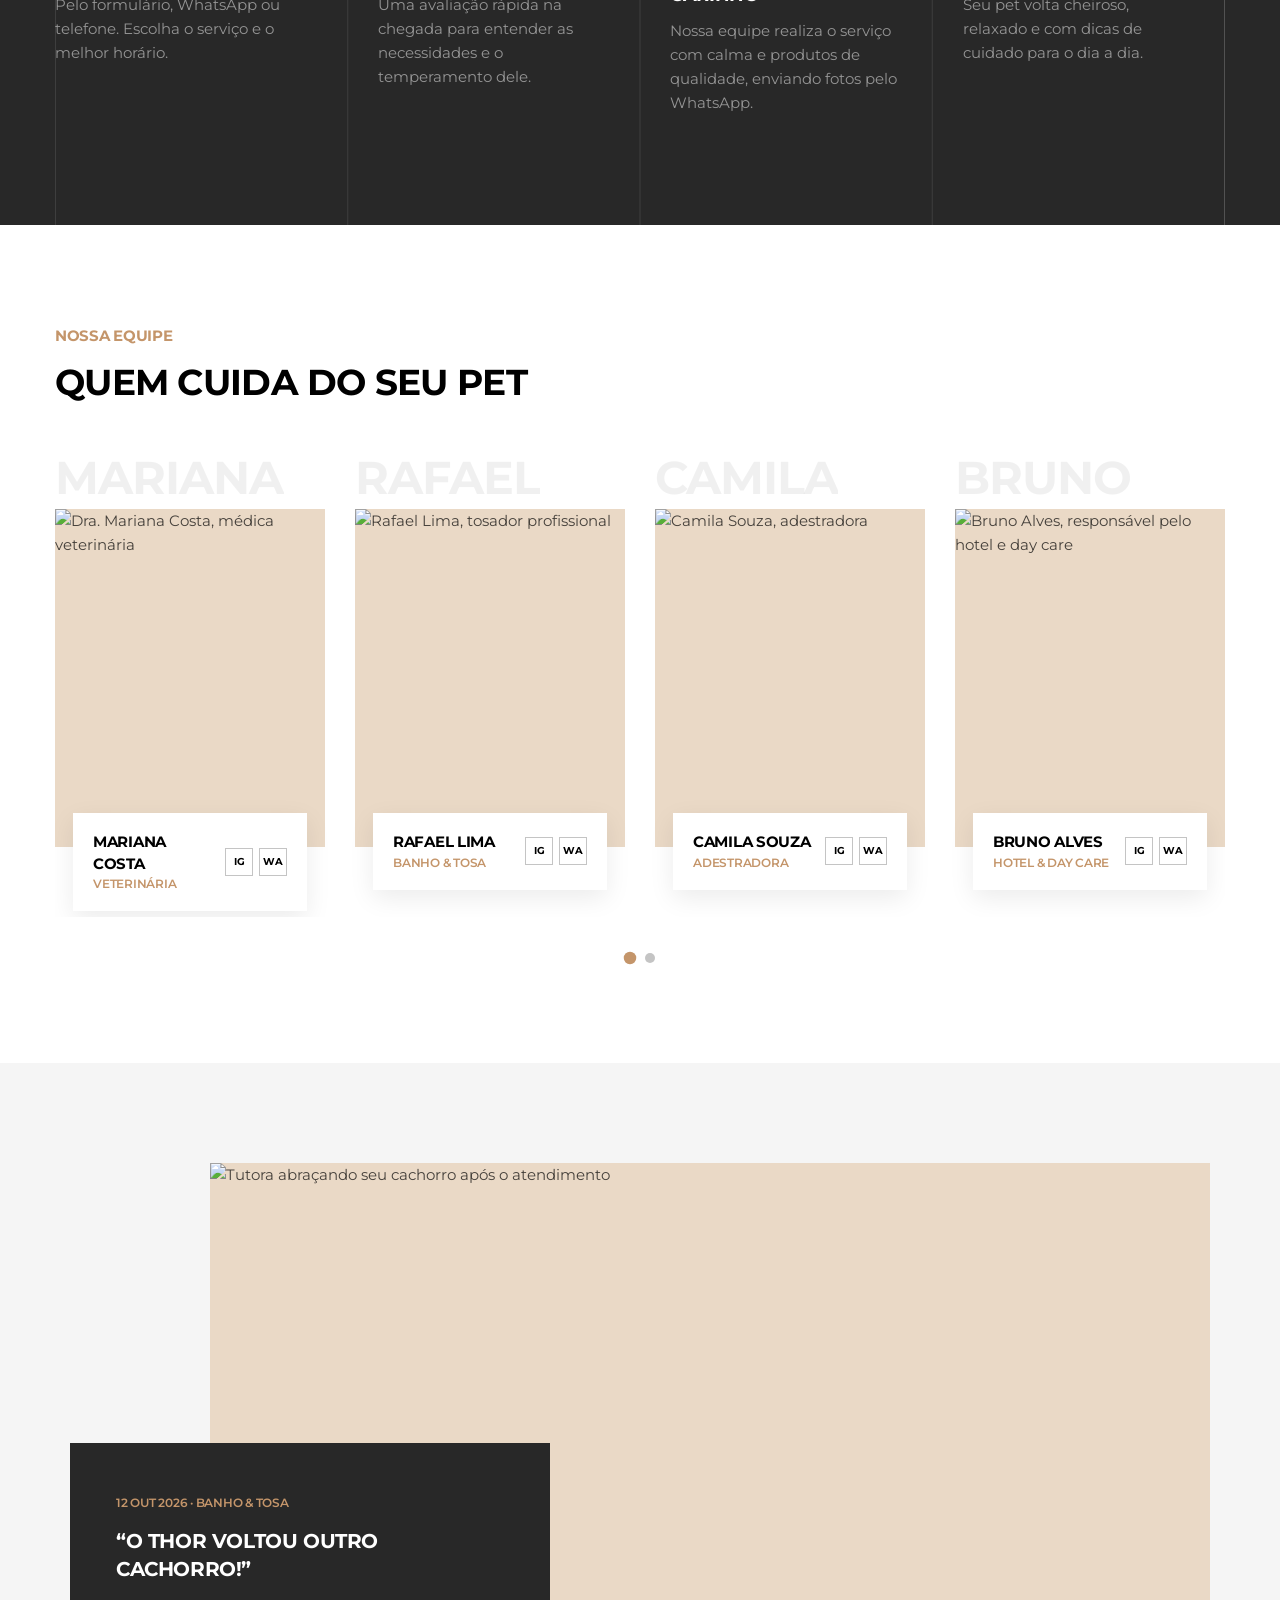
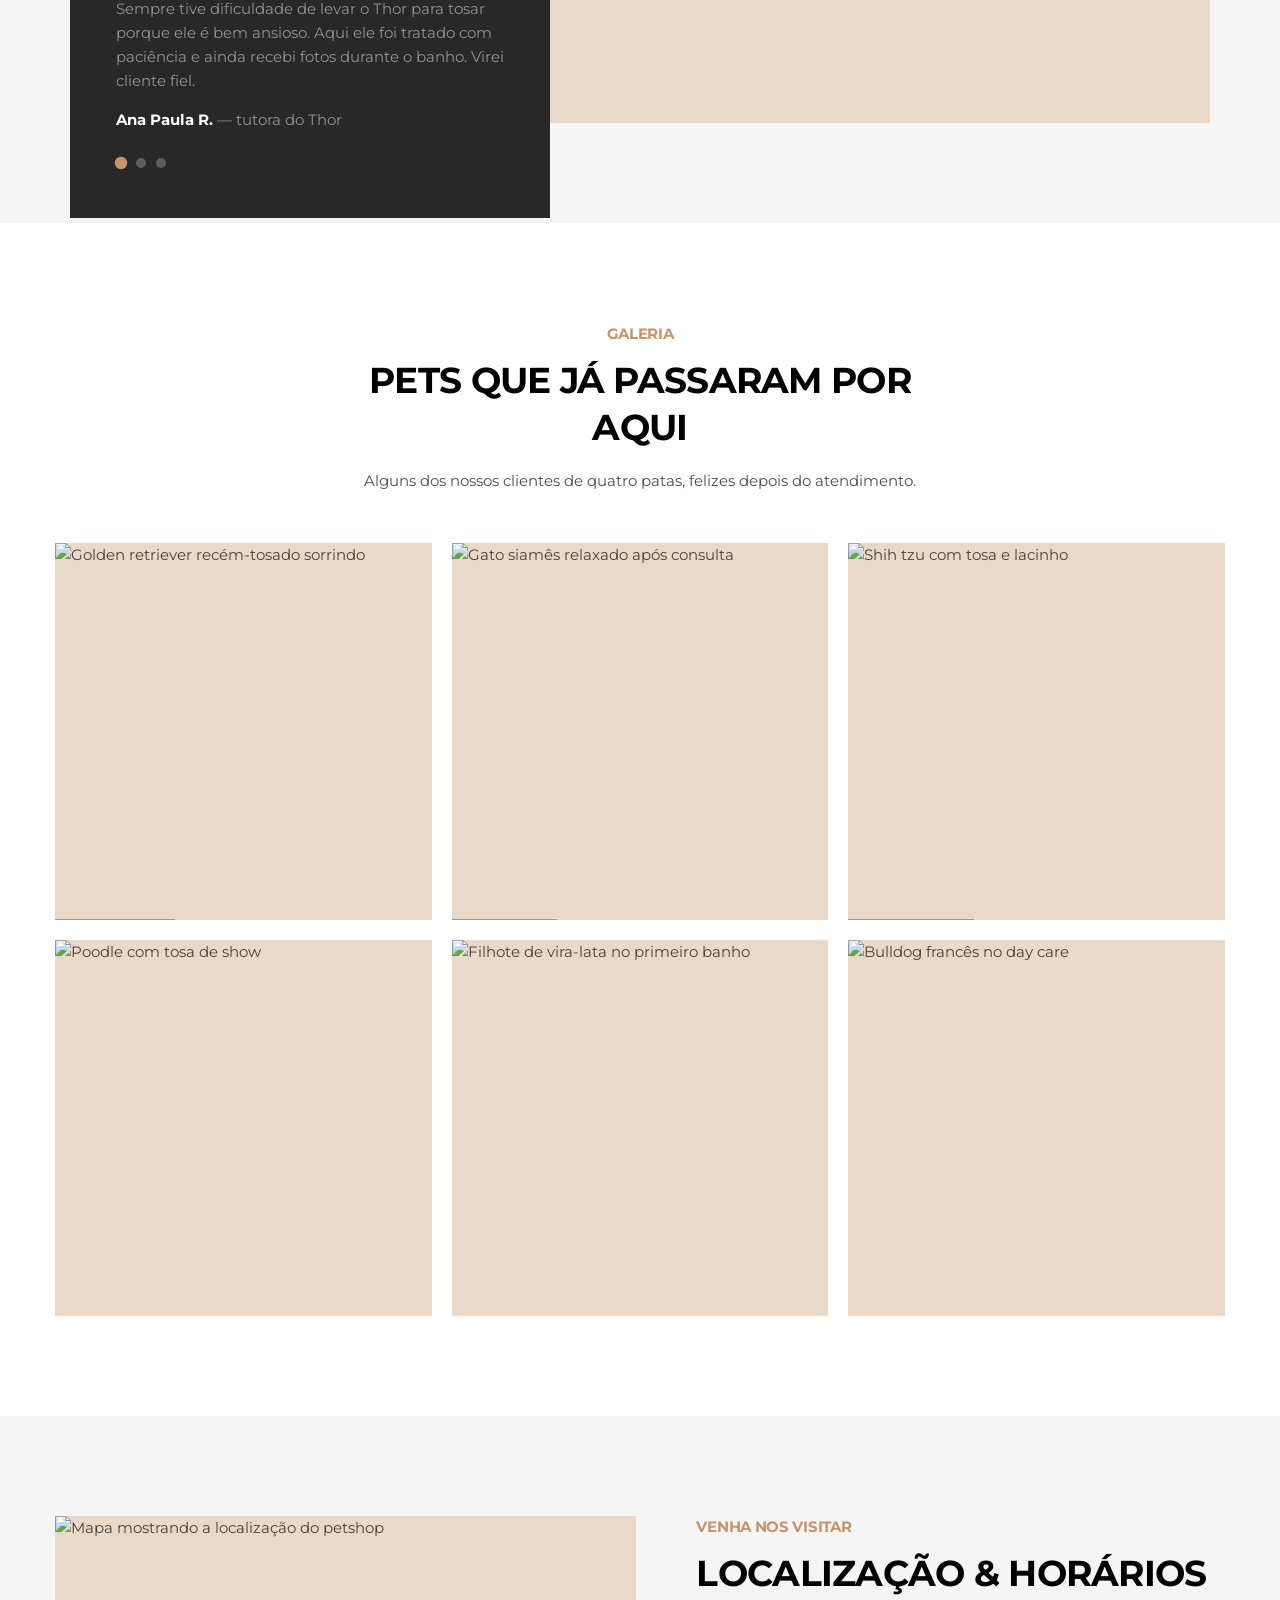
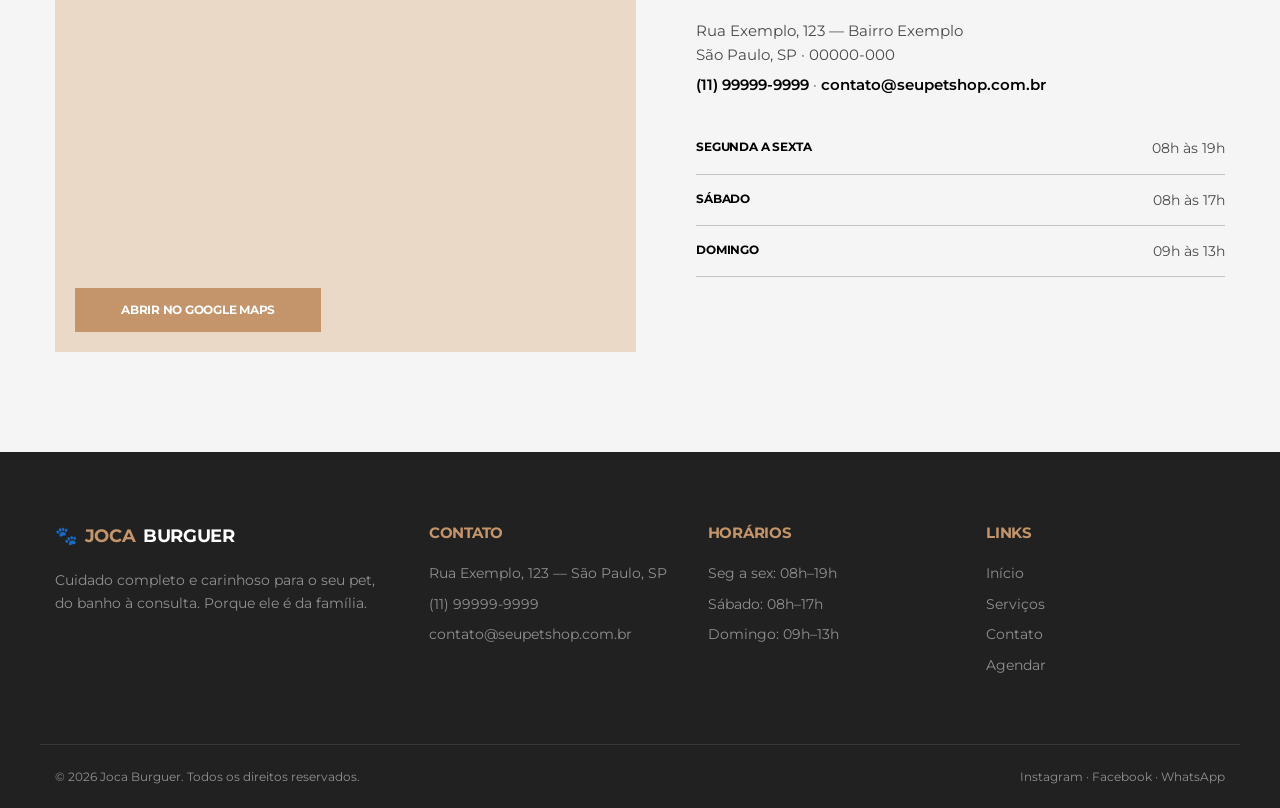
==== commit c1525b3a: "Adiciona foto dos cães como primeiro slide do banner Co-Authored-By: Claude Sonnet 5.5 <noreply@anth" ====
--- a/index.html
+++ b/index.html
@@ -98,7 +98,7 @@
     <a class="btn btn--outline" href="https://wa.me/5511999999999?text=Ol%C3%A1!%20Quero%20agendar%20banho%20e%20tosa." target="_blank" rel="noopener">Agendar banho &amp; tosa</a>
   </div>
   <div class="hero__media" data-slider data-autoplay="6000" role="region" aria-roledescription="carrossel" aria-label="Fotos do petshop">
-    <div class="slide is-active"><img data-parallax src="https://placehold.co/1100x800/D9B99B/3b2a1c?text=Cachorro+feliz+no+banho" width="1100" height="800" alt="Cachorro feliz e cheiroso após o banho"><span class="slide__cap">Banho &amp; Tosa</span></div>
+    <div class="slide is-active"><img data-parallax src="img/hero-caes-no-parque.png" width="600" height="400" alt="Cinco cães de raças diferentes correndo e brincando felizes em um gramado"><span class="slide__cap">Seu pet feliz</span></div>
     <div class="slide"><img data-parallax src="https://placehold.co/1100x800/C9D4C5/2b3a2a?text=Gato+na+consulta" width="1100" height="800" alt="Gato sendo examinado com carinho pela veterinária" loading="lazy"><span class="slide__cap">Consulta Veterinária</span></div>
     <div class="slide"><img data-parallax src="https://placehold.co/1100x800/E5CDB5/4a3320?text=Pets+no+Day+Care" width="1100" height="800" alt="Cães brincando juntos no day care" loading="lazy"><span class="slide__cap">Hotel &amp; Day Care</span></div>
     <div class="arrows">
